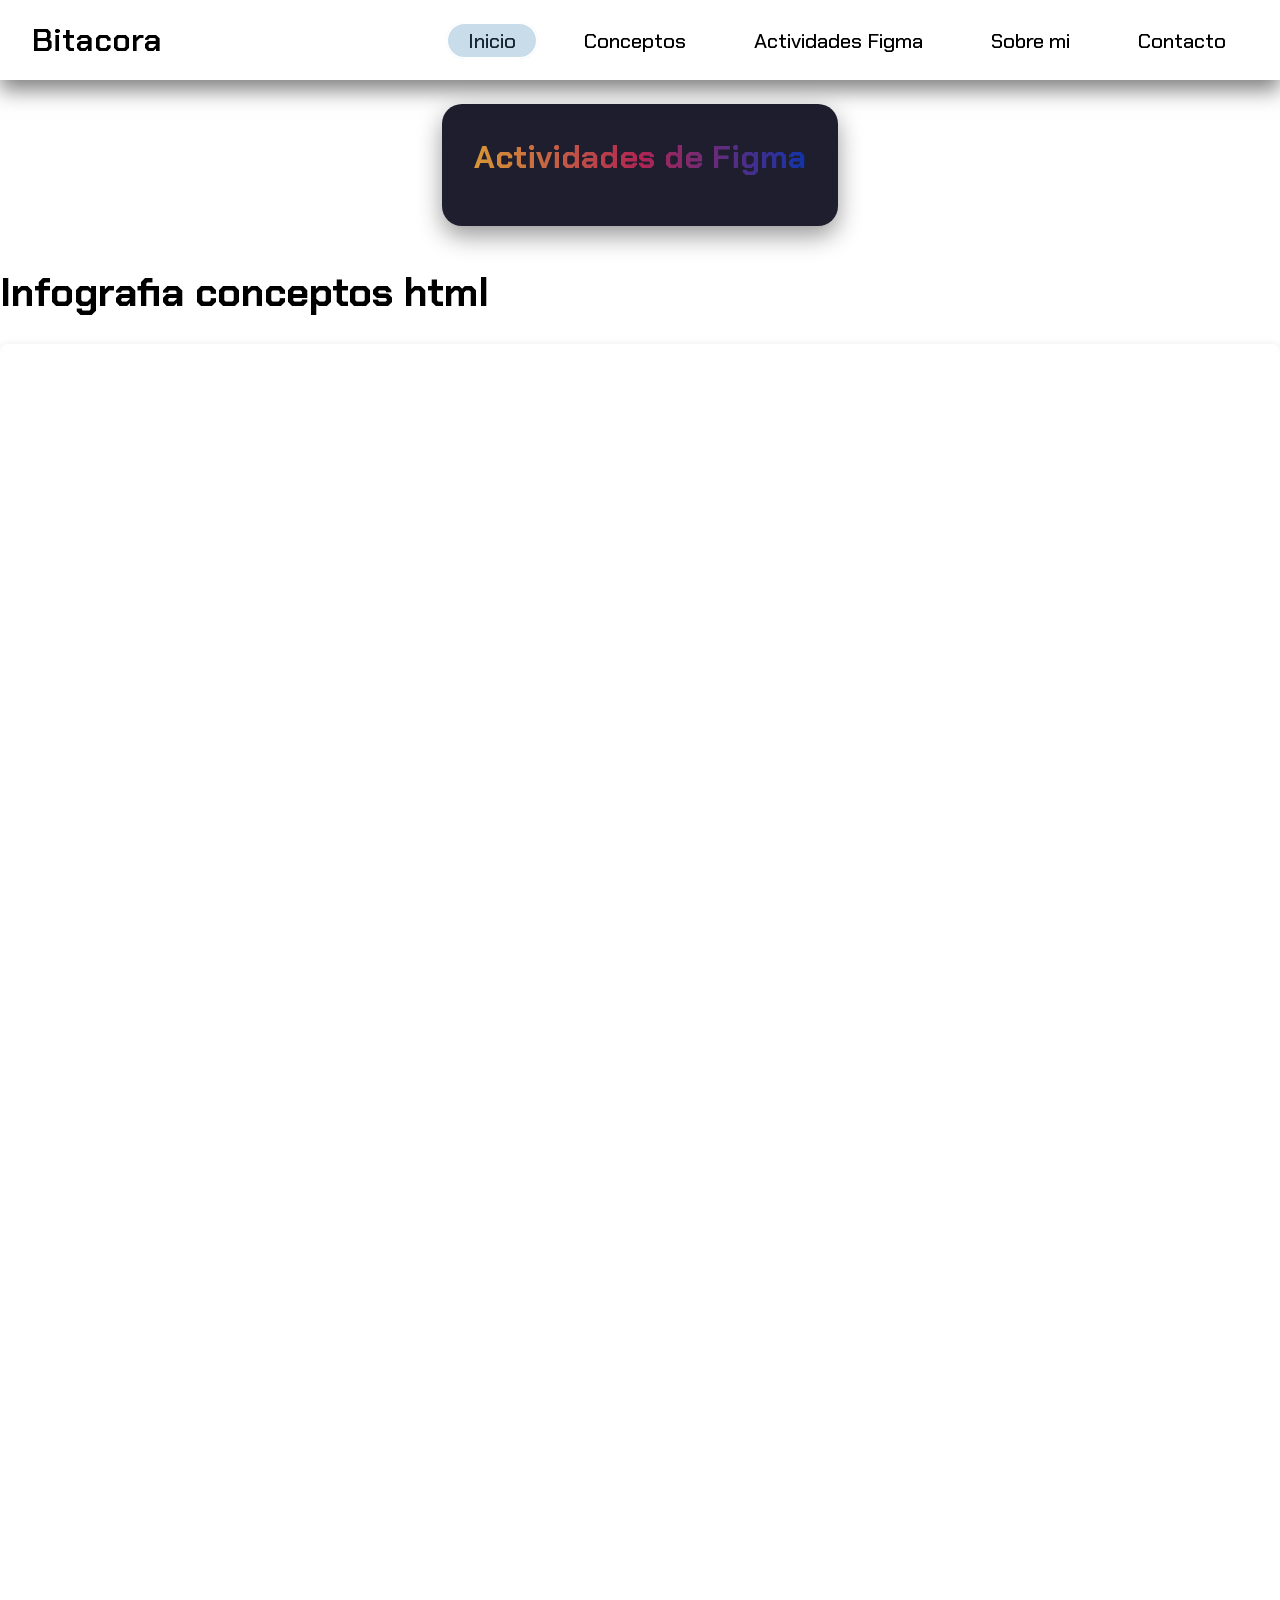
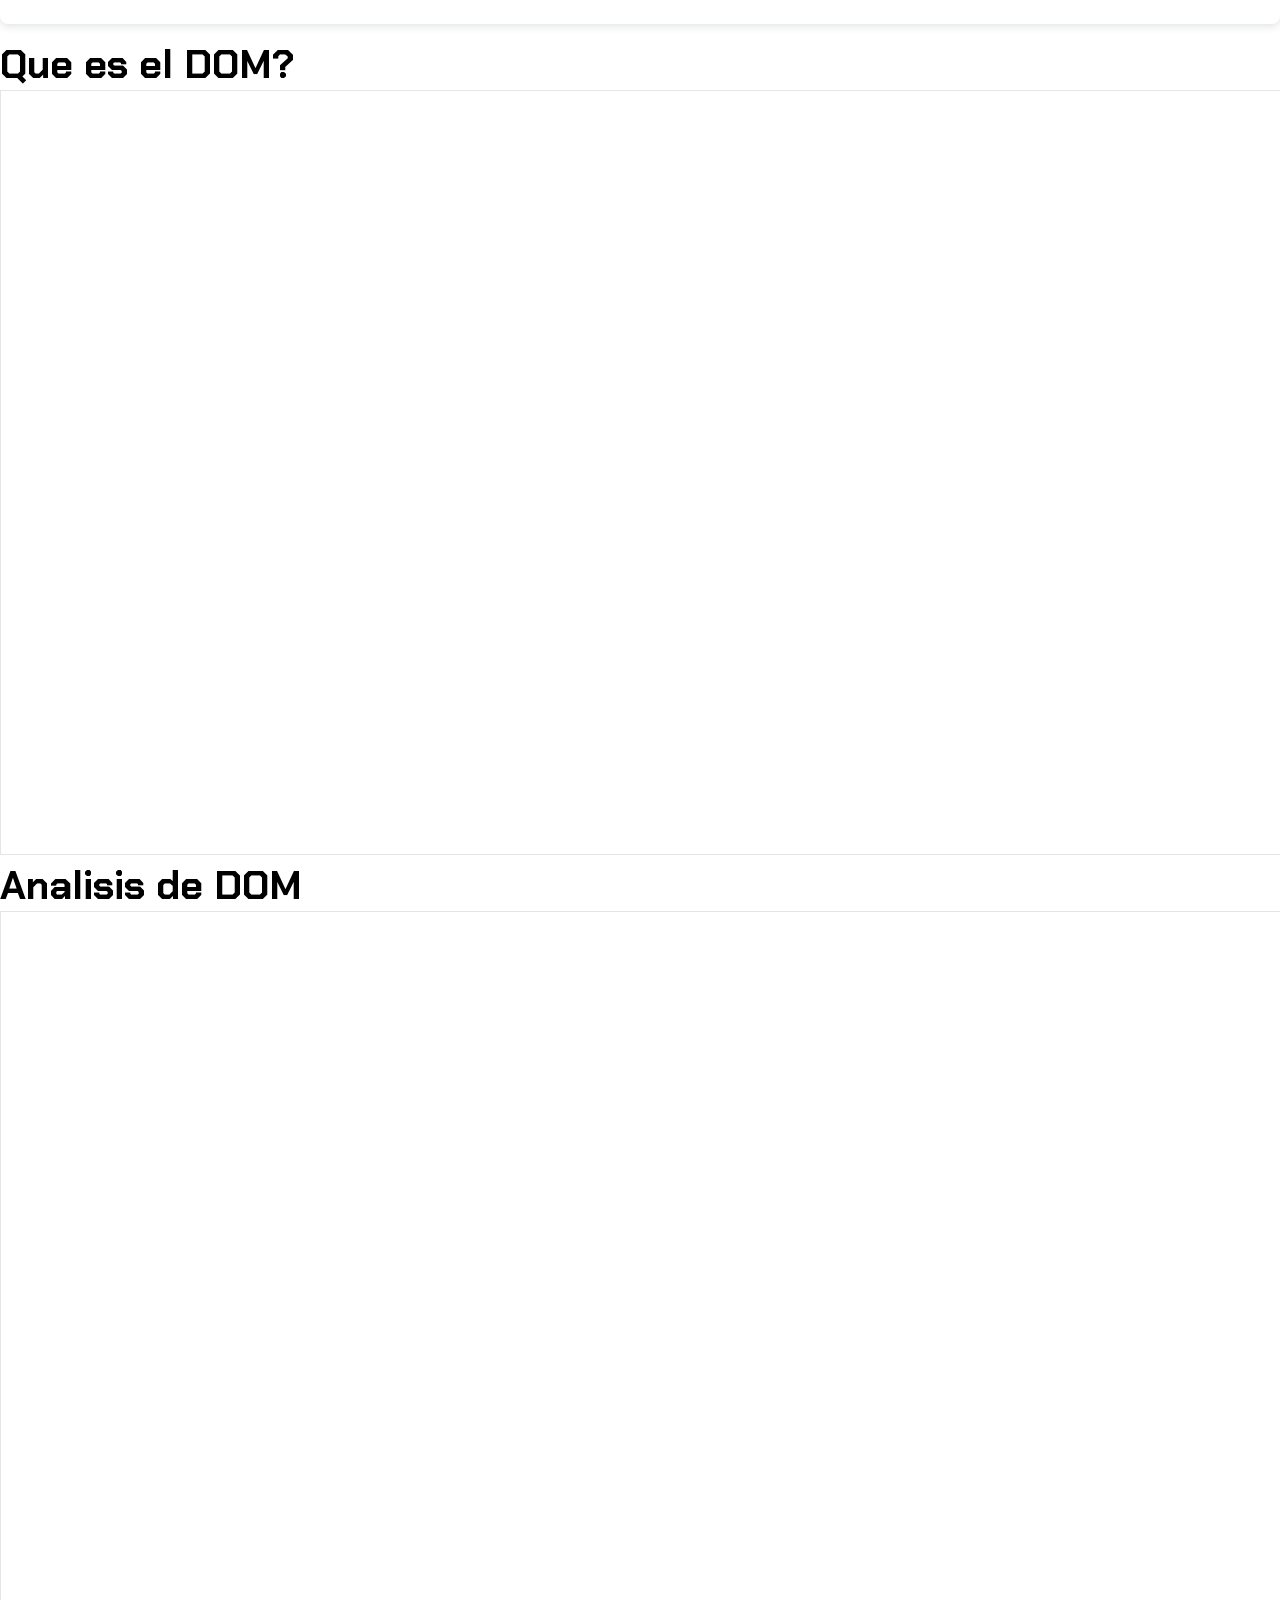
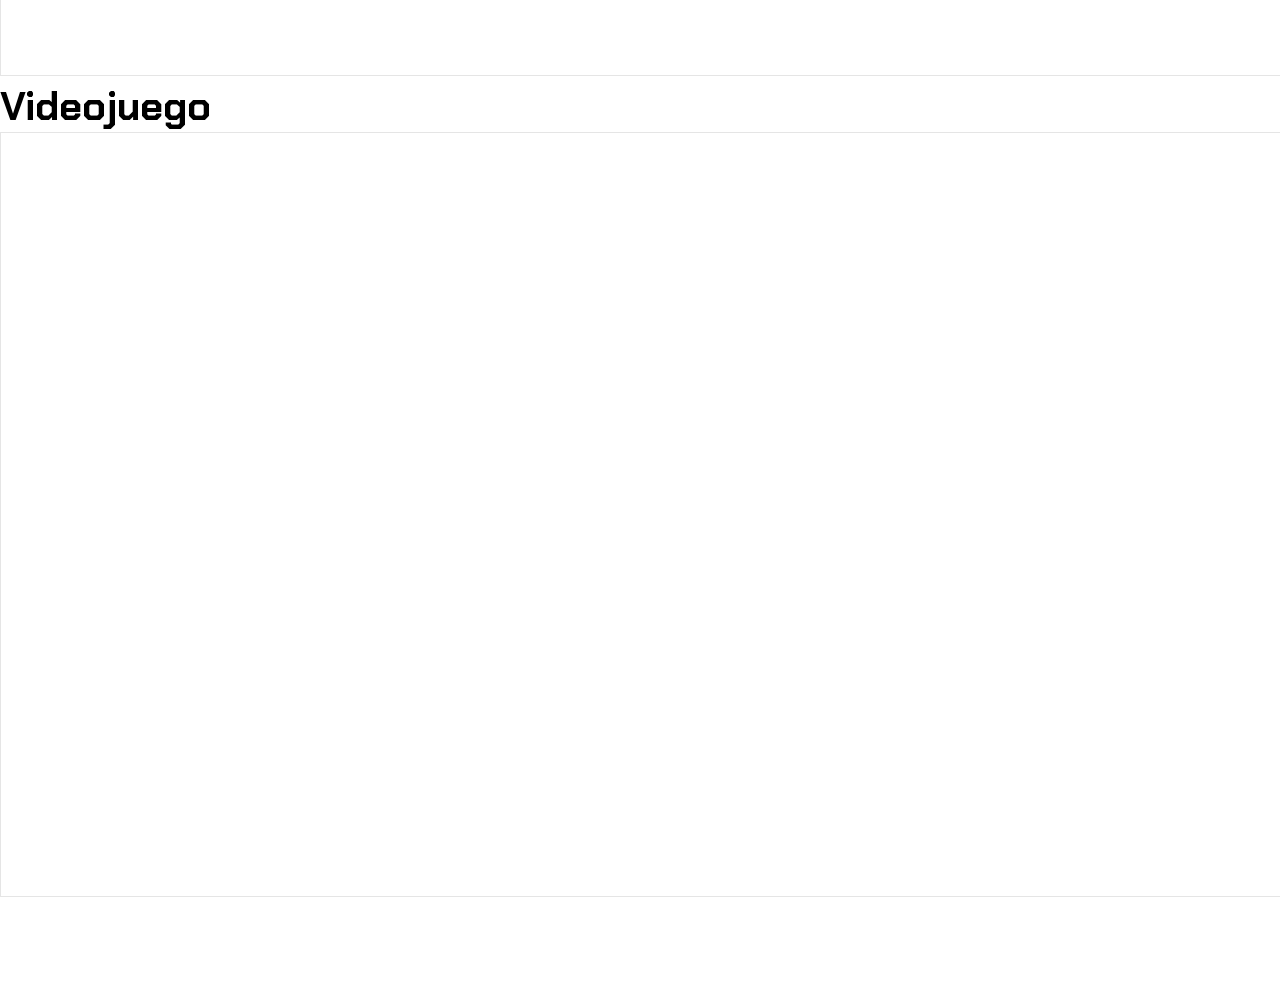
==== ActFig.html @ 2464ddab "Add files via upload" ====
<!DOCTYPE html>
<html lang="es">
<head>
    <meta charset="UTF-8">
    <meta name="viewport" content="width=device-width, initial-scale=1.0">
    <title>Bitacora</title>
    <link rel="stylesheet" href="style.css">
</head>
<body>
        <nav class="navbar">
        <div class="navbar-container">
            <a href="index.html" class="navbar-logo">Bitacora</a>
            <button class="navbar-toggle">
                <span class="bar"></span>
                <span class="bar"></span>
                <span class="bar"></span>
            </button>
            <ul class="navbar-menu">
                <li><a href="index.html" class="active">Inicio</a></li>
                <li><a href="#conceptos">Conceptos</a></li>
                <li><a href="#ActFig.html">Actividades Figma</a></li>
                <li><a href="#">Sobre mi</a></li>
                <li><a href="#">Contacto</a></li>
            </ul>
        </div>
    </nav>
    <section>
            <div class="banner">
                <h1>Actividades de Figma</h1>
            </div>
        </section>

    <a href="https:&#x2F;&#x2F;www.canva.com&#x2F;design&#x2F;DAGvUtxUDEE&#x2F;mTtrtmPaxploXrOwEFDpcg&#x2F;view?utm_content=DAGvUtxUDEE&amp;utm_campaign=designshare&amp;utm_medium=embeds&amp;utm_source=link" target="_blank" rel="noopener">
        <h2>Infografia conceptos html</h2>
    </a>
    <div
        style="position: relative; width: 100%; height: 0; padding-top: 100.0000%;padding-bottom: 0; box-shadow: 0 2px 8px 0 rgba(63,69,81,0.16); margin-top: 1.6em; margin-bottom: 0.9em; overflow: hidden;border-radius: 8px; will-change: transform;">
        <iframe loading="lazy" style="position: absolute; width: 100%; height: 100%; top: 0; left: 0; border: none; padding: 0;margin: 0;"
        src="https://www.canva.com/design/DAGvUtxUDEE/mTtrtmPaxploXrOwEFDpcg/view?embed" allowfullscreen="allowfullscreen" allow="fullscreen">
        </iframe>
    </div>
    <h2>Que es el DOM?</h2>
    <div id="dom">
        <iframe style="border: 1px solid rgba(0, 0, 0, 0.1);"  src="https://embed.figma.com/board/bYPt8URv2BhQTd3rhzpmYb/DOM?node-id=0-1&embed-host=share" allowfullscreen></iframe>
    </div>

    <h2>Analisis de DOM</h2>
    <div id="analisis">
        <iframe style="border: 1px solid rgba(0, 0, 0, 0.1);"  src="https://embed.figma.com/board/laFGK6g4uo6EC8ICdcsqdG/Untitled?node-id=0-1&embed-host=share" allowfullscreen></iframe>
    </div>

        <h2>Videojuego</h2>
    <div id="dom">
        <iframe style="border: 1px solid rgb(0,0,0,0.1);"  src="https://embed.figma.com/board/xYv2lpSMlEe5dUG8kty83x/Diagrama-de-flujo?node-id=0-1&embed-host=share" allowfullscreen></iframe>
    </div>
</body>
</html>
---- style.css ----
@import url('https://fonts.googleapis.com/css2?family=Jost:ital,wght@0,100..900;1,100..900&display=swap');
@import url('https://fonts.googleapis.com/css2?family=Chakra+Petch:ital,wght@0,300;0,400;0,500;0,600;0,700;1,300;1,400;1,500;1,600;1,700&display=swap');




.navbar {
    display: flex;
    align-items: center;
    justify-content: center;
    height: 80px;
    margin-top: -80px;
    width: 100%;
    position: sticky;
    top: 0;
    background: transparent;
    box-shadow: 0 10px 20px rgba(0, 0, 0, 0.5);
    backdrop-filter: blur(10px);
    z-index: 999;
    
}

.navbar-container {
    display: flex;
    align-items: center;
    justify-content: space-between;
    width: 100%;
    padding: 0 2rem;
    max-width: 1600px;
}

.navbar-logo {
    font-size: 2rem;
    font-weight: 600;
    color: #000000;
    text-decoration: none;
    cursor: pointer;
    font-family: "Chakra Petch", sans-serif;
}

.navbar-container .navbar-menu {
    display: flex;
    text-align: center;
    gap: 1.5rem;
    list-style: none;
}

.navbar-container .navbar-menu li a {
    text-decoration: none;
    color: #000000;
    font-size: 1.3rem;
    font-weight: 500;
    padding: 3px 20px;
    border-radius: 20px;
    border: 2px solid transparent;
    transition: all 0.7s ease;
    white-space: nowrap;
    font-family: "Chakra Petch", sans-serif;
}

.navbar-container .navbar-menu li a:hover,
.navbar-container .navbar-menu li a.active {
    color: #162530;
    background: rgba(188, 212, 229, 0.8);
    border: 2px solid #fff;
}

.navbar-toggle {
    display: none;
    background: transparent;
    padding: 10px;
    border: none;
    cursor: pointer;
}

.bar {
    display: block;
    width: 25px;
    height: 3px;
    margin: 5px auto;
    background-color: #000000;
    transition: all 0.3s ease-in-out;
}

/* Responsive Styles */
@media (max-width: 880px) {
    .navbar {
        backdrop-filter: none;
    }

    .navbar-container .navbar-menu {
        display: none;
        flex-direction: column;
        align-items: flex-start;
        gap: 1.7rem !important;
        position: absolute;
        height: 100vh;
        width: 250px;
        top: 0;
        right: 0;
        padding: 5rem 1.5rem;
        box-shadow: 0 10px 10px rgba(0, 0, 0, 0.5);
        backdrop-filter: blur(10px);
    }

    .navbar-container .navbar-menu.active {
        display: flex;
    }

    .navbar-toggle {
        display: block;
        z-index: 999;
    }

    .navbar-toggle.active .bar:nth-child(2) {
        opacity: 0;
    }

    .navbar-toggle.active .bar:nth-child(1) {
        transform: translateY(8px) rotate(45deg);
    }

    .navbar-toggle.active .bar:nth-child(3) {
        transform: translateY(-8px) rotate(-45deg);
    }
}

@media (max-width: 480px) {
    .navbar-container {
        padding: 0 1rem;
    }

    .navbar-logo {
        font-size: 1.7rem;
    }

    .navbar-container .navbar-menu li a {
        font-size: 1.2rem;
        padding: 3px 15px;
    }
}




* {
	margin: 0;
	padding: 0;
	box-sizing: border-box;
}

ul {
	list-style: none;
}
a {
	text-decoration: none;
	color: inherit;
    font-family: "Chakra Petch", sans-serif;
}
section {
	display: flex;
	flex-direction: column;
	align-items: center;
	padding: 40px 100px;
}
@media (max-width: 1000px) {
	section {
		padding: 100px 50px;
	}
}
@media (max-width: 600px) {
	section {
		padding: 125px 30px;
	}
}
header {
	position: absolute;
	top: 0;
	left: 0;
	z-index: 10;
	width: 100%;
	display: flex;
	justify-content: space-between;
	align-items: center;
	color: #fff;
	padding: 35px 100px 0;
}
header a {
	text-transform: capitalize;
	font-weight: 900;
}
header h2 {
	text-transform: uppercase;
}
header .nav {
	display: flex;
}
header .nav li {
	margin: 0 15px;
}
header .nav li:first-child {
	margin-left: 0;
}
header .nav li:last-child {
	margin-right: 0;
}
@media (max-width: 1000px) {
	header {
		padding: 20px 50px;
	}
}
@media (max-width: 700px) {
	header {
		flex-direction: column;
	}
	header h2 {
		margin-bottom: 15px;
	}
	header .nav li {
		margin: 0 7px;
	}
}
.box {
	position: relative;
	justify-content: center;
	min-height: 100vh;
	color: #fff;
	text-align: center;
    font-family: "Chakra Petch", sans-serif;
}
.box video {
	position: absolute;
	left: 0;
	top: 0;
	width: 100%;
	height: 100%;
	object-fit: cover;
	z-index: -1;
}
.box h1 {
	margin-bottom: 15px;
	font-size: 65px;
	text-transform: uppercase;
	text-shadow: 0 2px 2px rgba(0, 0, 0, 0.5);
}
.box h3 {
	margin-bottom: 40px;
	font-size: 25px;
    color: #fff;
    
}
.box a.boxBtn {
	padding: 15px 35px;
	background: transparent;
	border-radius: 50px;
	color: #fff;
	text-transform: uppercase;
	border: 4px solid #fff;
	transition: all .5s;
    font-family: "Chakra Petch", sans-serif;
    text-shadow: 0 2px 2px rgba(0, 0, 0, 0.5);
}
.box a.boxBtn:hover {
	background: #fff;
	color: #000;
}
@media (max-width: 800px) {
	.box {
		min-height: 600px;
	}
	.box h1 {
		font-size: 32px;
	}
	.box h3 {
		font-size: 20px;
	}
	.box a.boxBtn {
		padding: 15px 40px;
	}
}




h2{
    font-family: "Chakra Petch", sans-serif;
    font-size: 40px;
    color: #000;
}
h3{
    font-family: "Chakra Petch", sans-serif;
    color: #000;
}

li{
    font-family: "Chakra Petch", sans-serif;
    color: #000;
}
.contenedor{
    background: #1e1e2f;
    padding: 2rem;
    border-radius: 20px;
    box-shadow: 0 10px 25px rgba(0, 0, 0, 0.4);
    max-width: auto;
    text-align: center;
    transition: transform 0.3s ease, box-shadow 0.3s ease;
}
.contenedor:hover {
  transform: translateY(-8px);
  box-shadow: 0 15px 35px rgba(0, 0, 0, 0.6);
}
.contenedor h1 {
  font-size: 2rem;
  margin-bottom: 1rem;
  background: linear-gradient(90deg, #d89735, #af2553, #1134aa);
  background-clip: text;
  -webkit-text-fill-color: transparent;
  font-family: "Chakra Petch", sans-serif;
}
.contenedor h2 {
  font-size: 1rem;
  margin-bottom: 1rem;
  background: linear-gradient(90deg, #ffffff, #1fcece,#8f25af );
  background-clip: text;
  -webkit-text-fill-color: transparent;
  font-family: "Chakra Petch", sans-serif;
}
.contenedor p {
  font-size: 1rem;
  line-height: 1.6;
  color: #e0e0e0;
  margin-bottom: 2rem;
  font-family: "Chakra Petch", sans-serif;
}
.contenedor li {
  font-size: 1rem;
  line-height: 1.6;
  color: #e0e0e0;
  margin-bottom: 2rem;
  font-family: "Chakra Petch", sans-serif;
}
.banner{
    background: #1e1e2f;
    padding: 2rem;
    border-radius: 20px;
    box-shadow: 0 10px 25px rgba(0, 0, 0, 0.4);
    max-width: auto;
    text-align: center;
    transition: transform 0.3s ease, box-shadow 0.3s ease;
    margin-top: 4em;
}
.banner h1 {
  font-size: 2rem;
  margin-bottom: 1rem;
  background: linear-gradient(90deg, #d89735, #af2553, #1134aa);
  background-clip: text;
  -webkit-text-fill-color: transparent;
  font-family: "Chakra Petch", sans-serif;
}
.mosaic {
    display: flex;
    flex-wrap: wrap;
    gap: 10px;
    justify-content: center;
    margin: 40px auto;
    max-width: 800px;
}

.mosaic img {
    flex: 1 1 30%;
    max-width: 32%;
    aspect-ratio: 1/1;
    object-fit: cover;
    border-radius: 8px;
    box-shadow: 0 2px 8px rgba(0,0,0,0.08);
    transition: transform 0.2s;
}

.mosaic img:hover {
    transform: scale(1.05);
}
iframe{
    width: 200vh;
    height: 85vh;
}
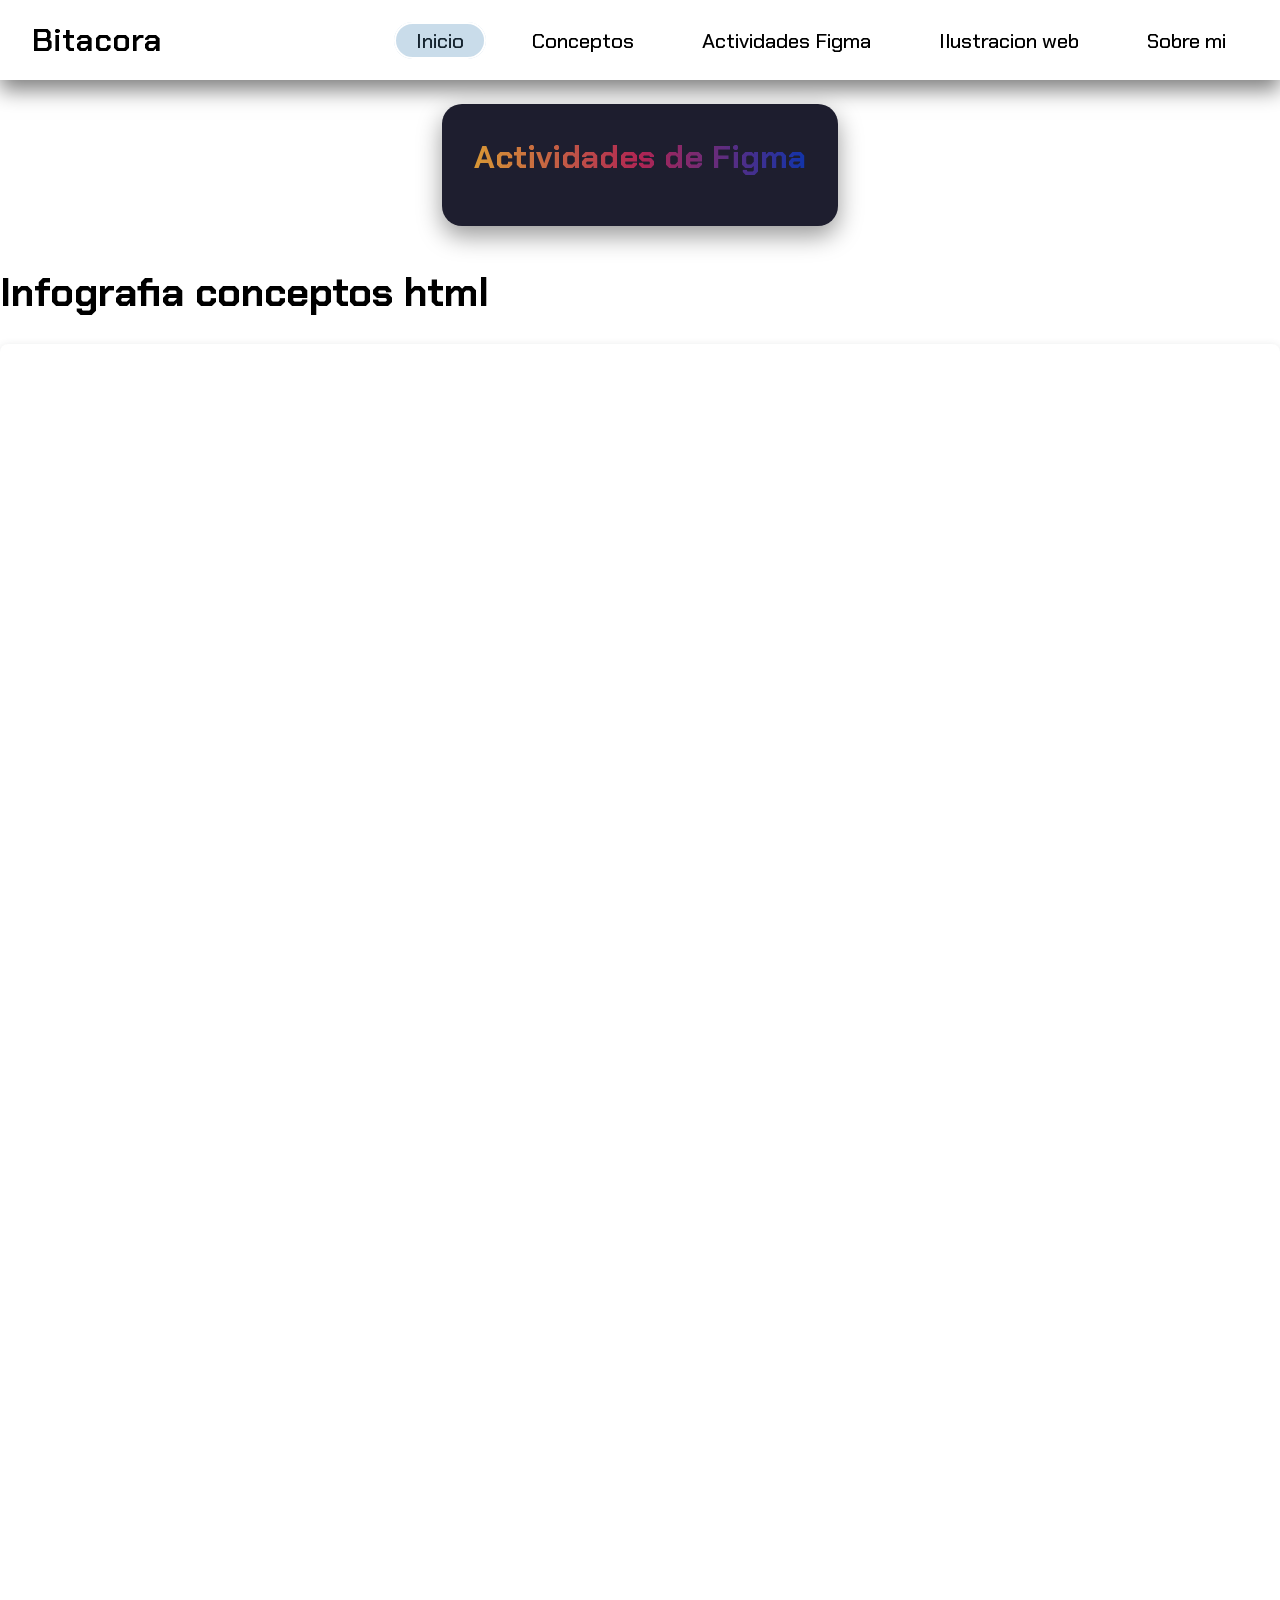
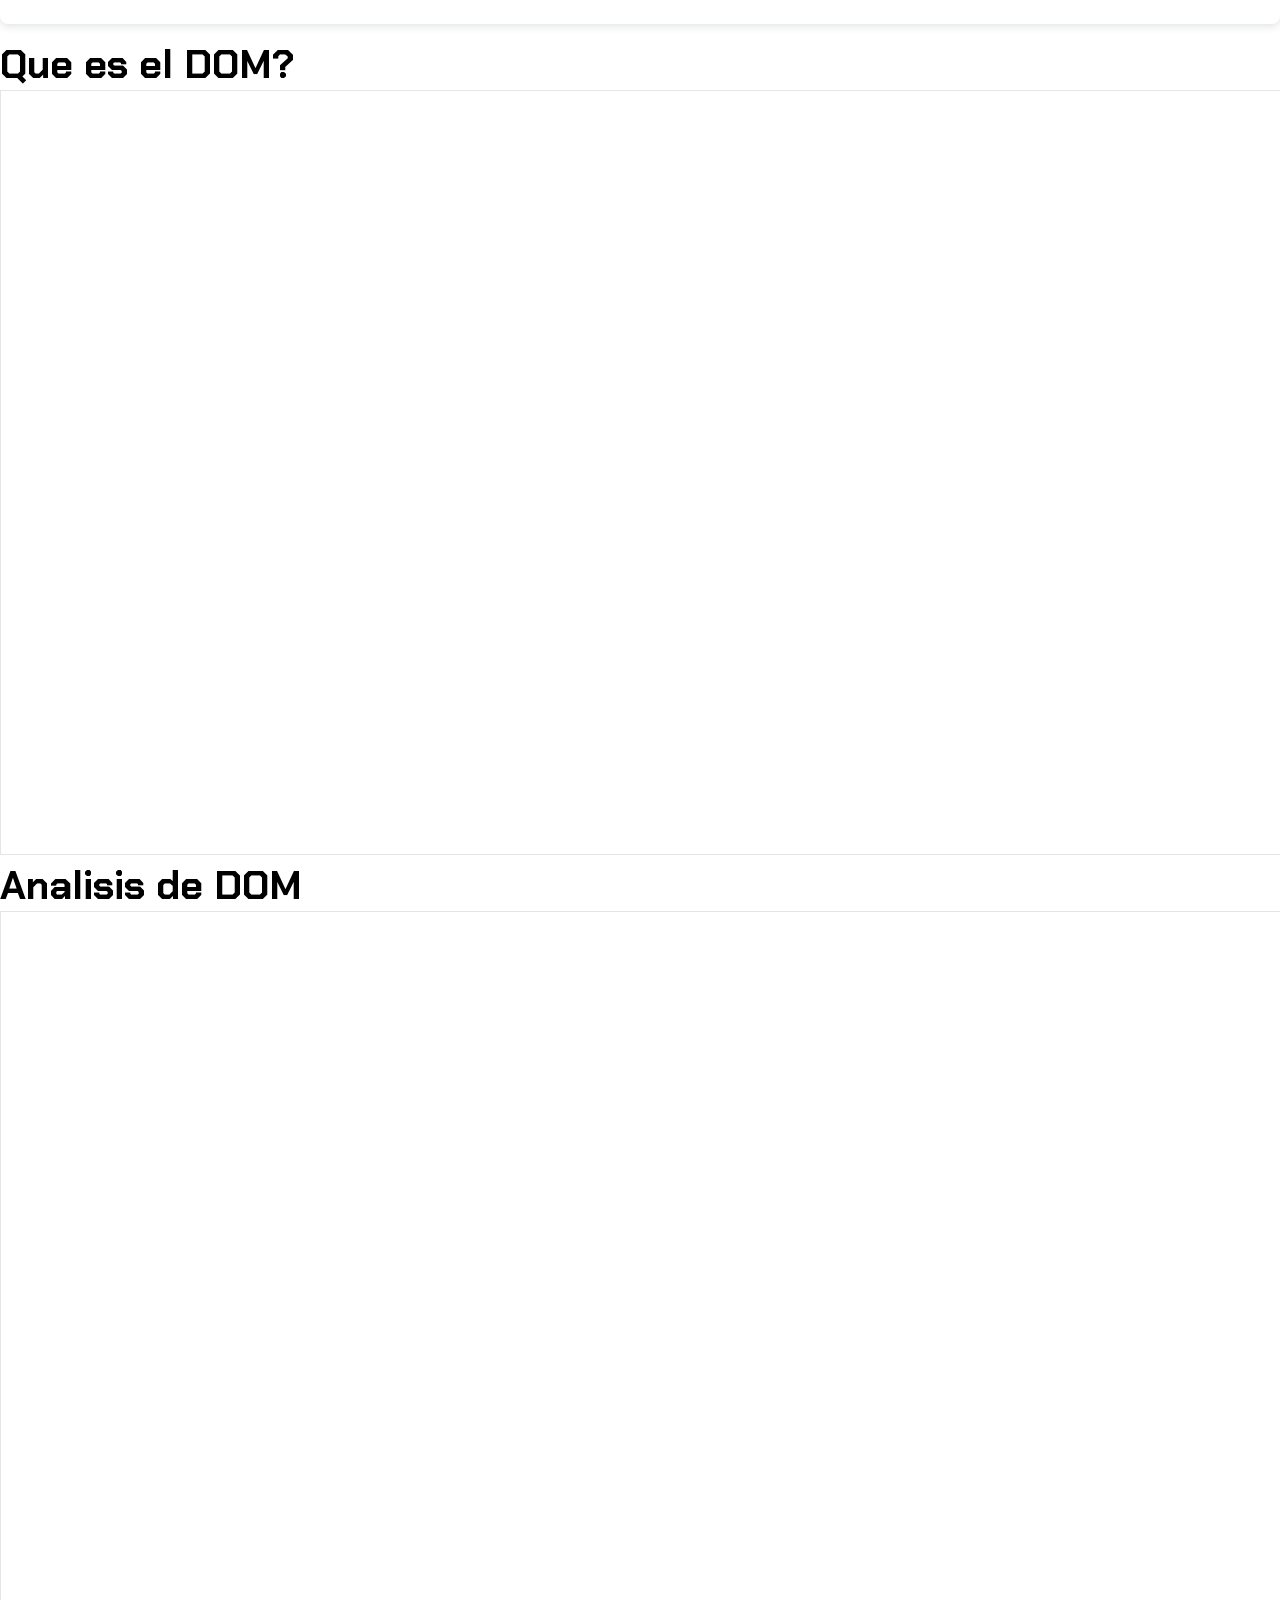
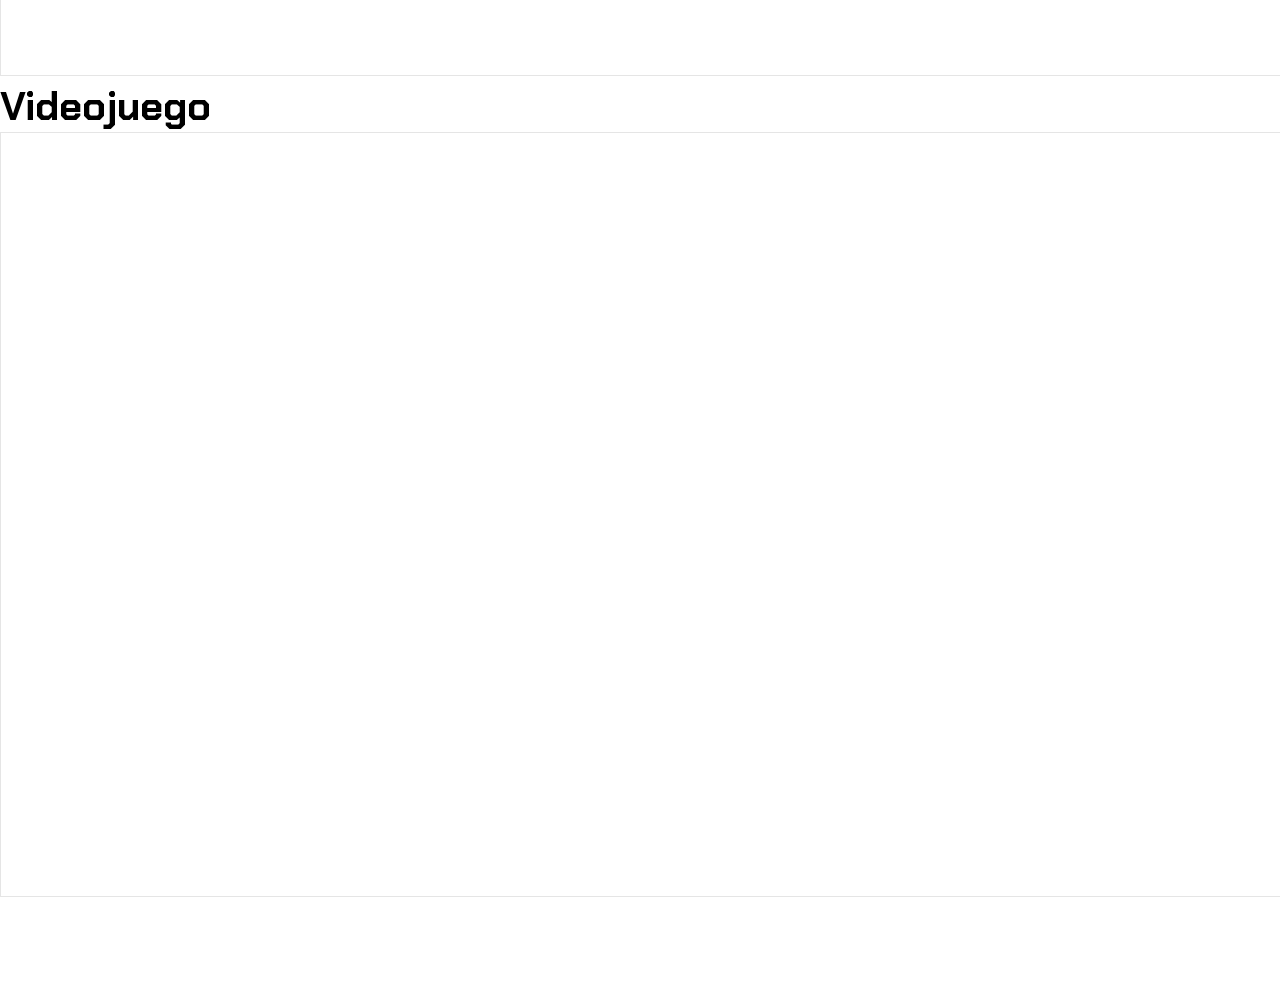
==== commit 860dbda5: "Add files via upload" ====
--- a/ActFig.html
+++ b/ActFig.html
@@ -19,8 +19,8 @@
                 <li><a href="index.html" class="active">Inicio</a></li>
                 <li><a href="#conceptos">Conceptos</a></li>
                 <li><a href="#ActFig.html">Actividades Figma</a></li>
+                <li><a href="ilust.html">Ilustracion web</a></li>
                 <li><a href="#">Sobre mi</a></li>
-                <li><a href="#">Contacto</a></li>
             </ul>
         </div>
     </nav>
--- a/style.css
+++ b/style.css
@@ -383,3 +383,76 @@
     width: 200vh;
     height: 85vh;
 }
+/* Responsive Styles ilustracion web */
+@media (min-width: 1025px) {
+    .personaje {
+        width: 150vw;
+        max-width: 1000px;
+        min-width: 100px;
+    }
+    .edificios {
+        width: 70vw;
+        height: 60rem;
+    }
+}
+@media (max-width: 1024px){
+    .personaje {
+        width: 70vw;
+        max-width: 500px;
+        min-width: 200px;
+    }
+    .edificios {
+        width: 100vw;
+        height: 50rem;
+    }
+}
+@media (max-width: 768px){
+    .personaje {
+        width: 80vw;
+        max-width: 500px;
+        min-width: 250px;
+    }
+    .edificios {
+        width: 100vw;
+        height: 40rem;
+    }
+}
+body {
+    overflow-x: hidden;
+    overflow-y: auto;
+    min-height: 100vh;
+    font-family: Arial, Helvetica, sans-serif;
+}
+.fondo{
+    position: absolute;
+    width: 100%;
+    height: 100%;
+    top: 0;
+    left: 0;
+    z-index: 0;
+}
+.sol{
+    position: absolute;
+    width: 100%;
+    height: 100%;
+    object-fit: cover;
+    bottom: 0;
+    z-index: 1;
+}
+.edificios{
+    position: absolute;
+    width: 100%;
+    height: 20rem;
+    bottom: 0;
+    z-index: 2;
+}
+.personaje{
+    position: absolute;
+    width: 90vw;
+    max-width: 700px;
+    min-width: 100px;
+    left: 50%;
+    bottom: 0;
+    transform: translate(-50%, 0);
+    z-index: 3;
+}
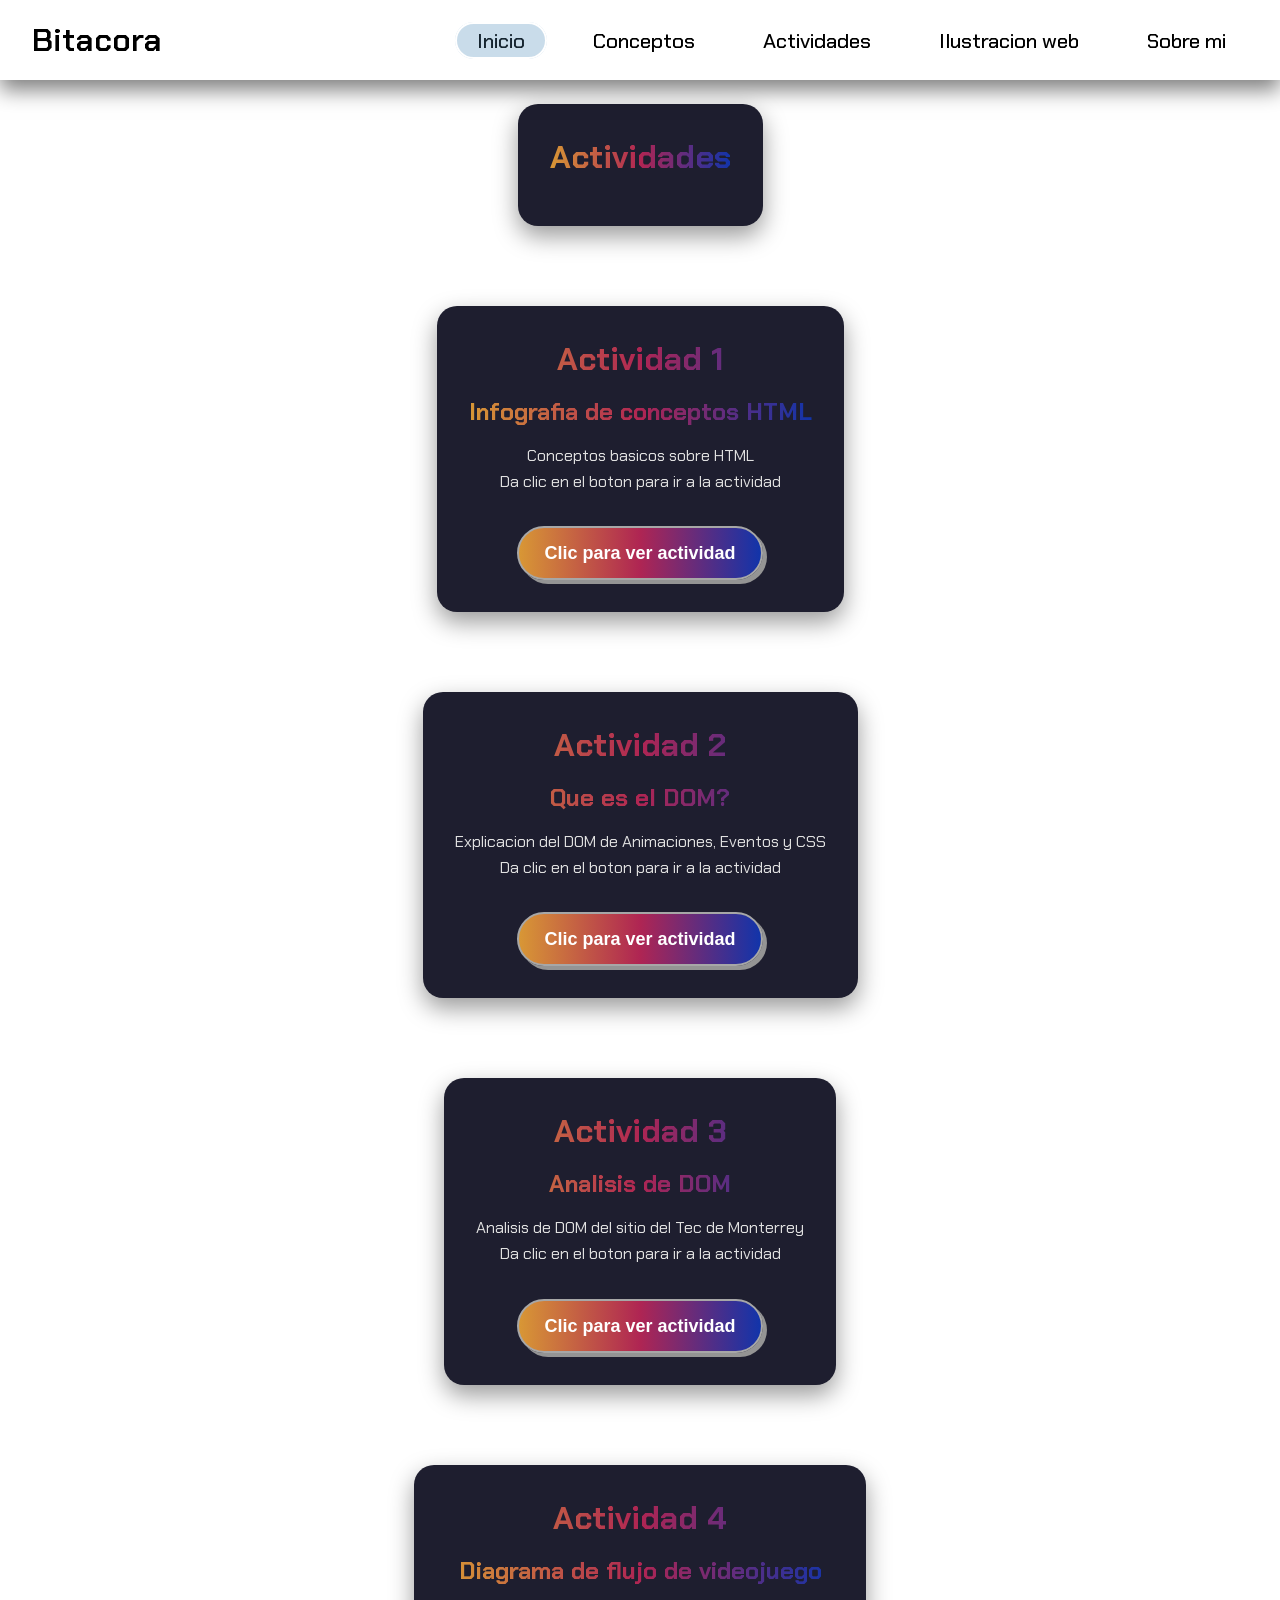
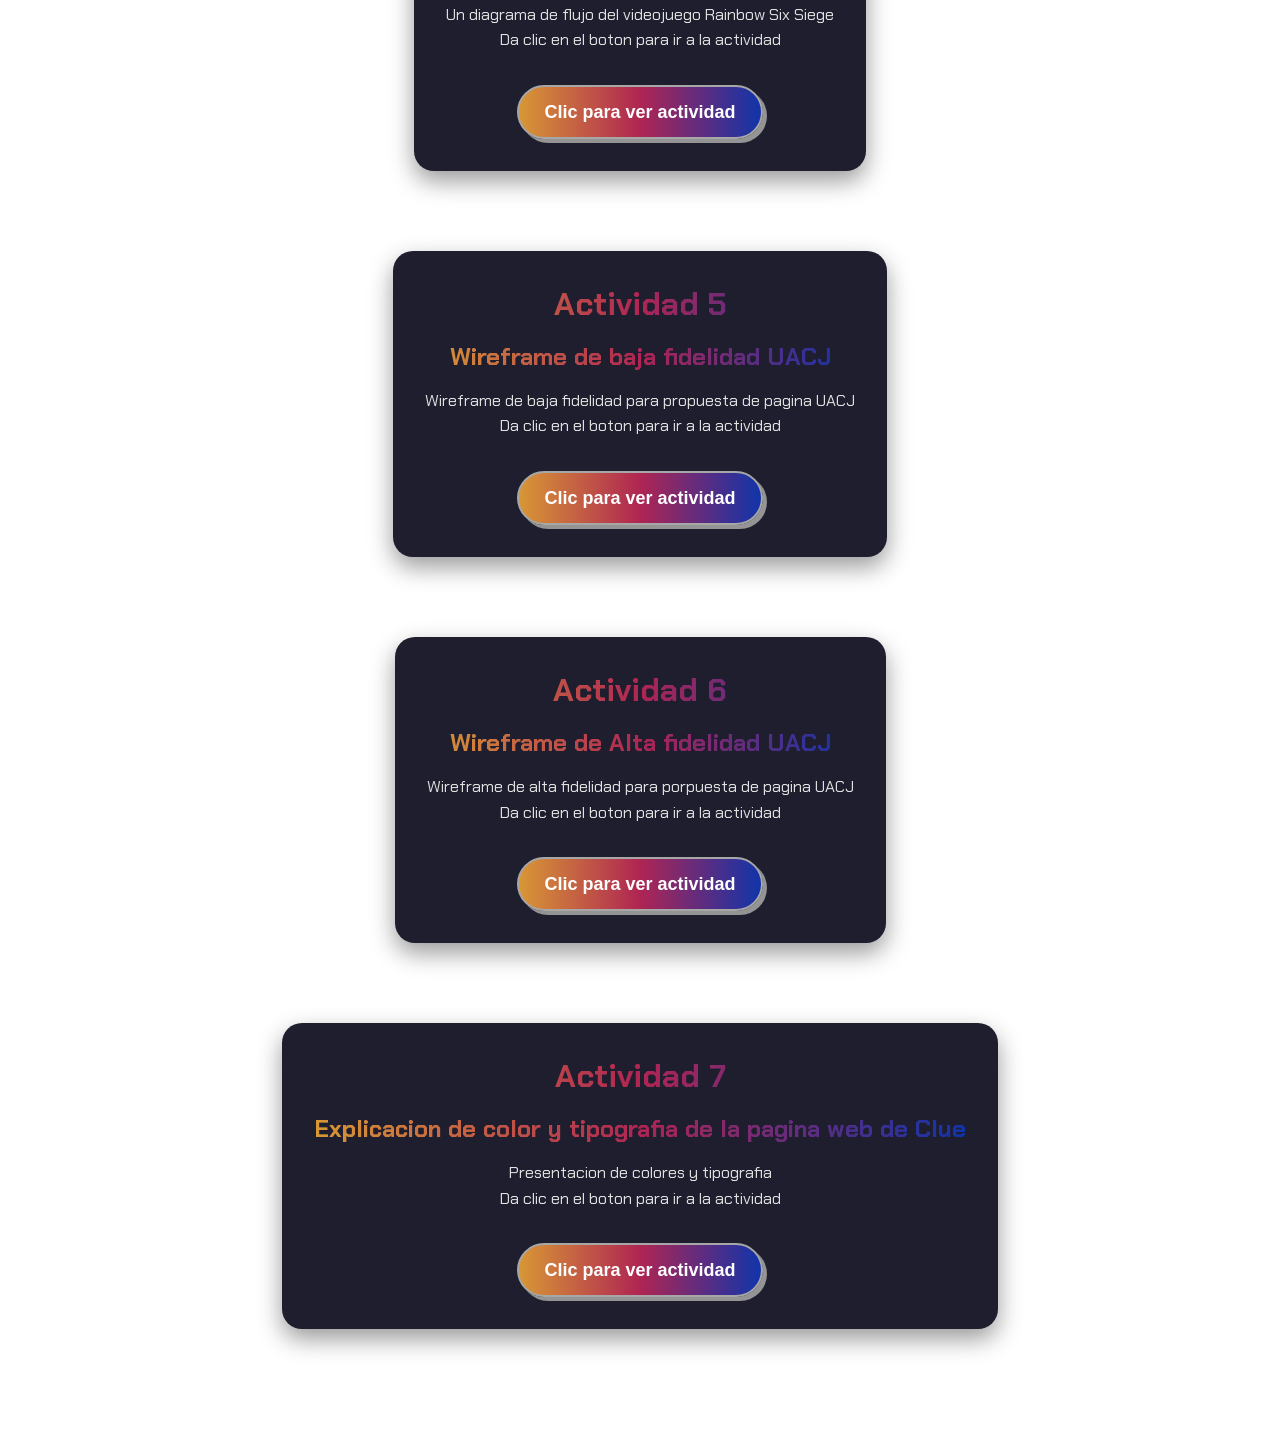
==== commit 1ac6897f: "Add files via upload" ====
--- a/ActFig.html
+++ b/ActFig.html
@@ -5,6 +5,7 @@
     <meta name="viewport" content="width=device-width, initial-scale=1.0">
     <title>Bitacora</title>
     <link rel="stylesheet" href="style.css">
+    <link rel="icon" type="image/png" href="img/logo.png">
 </head>
 <body>
         <nav class="navbar">
@@ -18,7 +19,7 @@
             <ul class="navbar-menu">
                 <li><a href="index.html" class="active">Inicio</a></li>
                 <li><a href="#conceptos">Conceptos</a></li>
-                <li><a href="#ActFig.html">Actividades Figma</a></li>
+                <li><a href="#ActFig.html">Actividades</a></li>
                 <li><a href="ilust.html">Ilustracion web</a></li>
                 <li><a href="#">Sobre mi</a></li>
             </ul>
@@ -26,32 +27,81 @@
     </nav>
     <section>
             <div class="banner">
-                <h1>Actividades de Figma</h1>
+                <h1>Actividades</h1>
             </div>
-        </section>
+    </section>
 
-    <a href="https:&#x2F;&#x2F;www.canva.com&#x2F;design&#x2F;DAGvUtxUDEE&#x2F;mTtrtmPaxploXrOwEFDpcg&#x2F;view?utm_content=DAGvUtxUDEE&amp;utm_campaign=designshare&amp;utm_medium=embeds&amp;utm_source=link" target="_blank" rel="noopener">
-        <h2>Infografia conceptos html</h2>
-    </a>
-    <div
-        style="position: relative; width: 100%; height: 0; padding-top: 100.0000%;padding-bottom: 0; box-shadow: 0 2px 8px 0 rgba(63,69,81,0.16); margin-top: 1.6em; margin-bottom: 0.9em; overflow: hidden;border-radius: 8px; will-change: transform;">
-        <iframe loading="lazy" style="position: absolute; width: 100%; height: 100%; top: 0; left: 0; border: none; padding: 0;margin: 0;"
-        src="https://www.canva.com/design/DAGvUtxUDEE/mTtrtmPaxploXrOwEFDpcg/view?embed" allowfullscreen="allowfullscreen" allow="fullscreen">
-        </iframe>
-    </div>
-    <h2>Que es el DOM?</h2>
-    <div id="dom">
-        <iframe style="border: 1px solid rgba(0, 0, 0, 0.1);"  src="https://embed.figma.com/board/bYPt8URv2BhQTd3rhzpmYb/DOM?node-id=0-1&embed-host=share" allowfullscreen></iframe>
-    </div>
-
-    <h2>Analisis de DOM</h2>
-    <div id="analisis">
-        <iframe style="border: 1px solid rgba(0, 0, 0, 0.1);"  src="https://embed.figma.com/board/laFGK6g4uo6EC8ICdcsqdG/Untitled?node-id=0-1&embed-host=share" allowfullscreen></iframe>
-    </div>
-
-        <h2>Videojuego</h2>
-    <div id="dom">
-        <iframe style="border: 1px solid rgb(0,0,0,0.1);"  src="https://embed.figma.com/board/xYv2lpSMlEe5dUG8kty83x/Diagrama-de-flujo?node-id=0-1&embed-host=share" allowfullscreen></iframe>
-    </div>
+    <section>
+        <div class="contenedor">
+        <h1>Actividad 1</h1>
+        <h3>Infografia de conceptos HTML</h3>
+        <p>Conceptos basicos sobre HTML<br>
+            Da clic en el boton para ir a la actividad 
+        </p>
+        <button class="button-74" role="button" onclick="location.href='https://www.canva.com/design/DAGvUtxUDEE/mTtrtmPaxploXrOwEFDpcg/view?utm_content=DAGvUtxUDEE&utm_campaign=designshare&utm_medium=link2&utm_source=uniquelinks&utlId=h15edd364c9'">Clic para ver actividad</button>
+        </div>
+    </section>
+    <section>
+        <div class="contenedor">
+        <h1>Actividad 2</h1>
+        <h3>Que es el DOM?</h3>
+        <p>Explicacion del DOM de Animaciones, Eventos y CSS<br>
+            Da clic en el boton para ir a la actividad 
+        </p>
+        <button class="button-74" role="button" onclick="location.href='https://www.figma.com/board/bYPt8URv2BhQTd3rhzpmYb/DOM?node-id=0-1&t=AWRE9N4IslQb6qho-1'">Clic para ver actividad</button>
+        </div>
+    </section>
+    <section>
+        <div class="contenedor">
+        <h1>Actividad 3</h1>
+        <h3>Analisis de DOM</h3>
+        <p>Analisis de DOM del sitio del Tec de Monterrey<br>
+            Da clic en el boton para ir a la actividad 
+        </p>
+        <button class="button-74" role="button" onclick="location.href='https://www.figma.com/board/laFGK6g4uo6EC8ICdcsqdG/Untitled?node-id=0-1&t=7g5vLres6KFLmEt1-1'">Clic para ver actividad</button>
+        </div>
+    </section>
+    <section>
+        <div class="contenedor">
+        <h1>Actividad 4</h1>
+        <h3>Diagrama de flujo de videojuego</h3>
+        <p>Un diagrama de flujo del videojuego Rainbow Six Siege<br>
+            Da clic en el boton para ir a la actividad 
+        </p>
+        <button class="button-74" role="button" onclick="location.href='https://www.figma.com/board/xYv2lpSMlEe5dUG8kty83x/Diagrama-de-flujo?node-id=0-1&t=LgnGAzXIn4QmNaW1-1'">Clic para ver actividad</button>
+        </div>
+    </section>
+    <section>
+        <div class="contenedor">
+        <h1>Actividad 5</h1>
+        <h3>Wireframe de baja fidelidad UACJ</h3>
+        <p>Wireframe de baja fidelidad para propuesta de pagina UACJ<br>
+            Da clic en el boton para ir a la actividad 
+        </p>
+        <button class="button-74" role="button" onclick="location.href='https://www.figma.com/board/xYv2lpSMlEe5dUG8kty83x/Diagrama-de-flujo?node-id=0-1&t=LgnGAzXIn4QmNaW1-1'">Clic para ver actividad</button>
+        </div>
+    </section>
+    <section>
+        <div class="contenedor">
+        <h1>Actividad 6</h1>
+        <h3>Wireframe de Alta fidelidad UACJ</h3>
+        <p>Wireframe de alta fidelidad para porpuesta de pagina UACJ<br>
+            Da clic en el boton para ir a la actividad 
+        </p>
+        <button class="button-74" role="button" onclick="location.href='https://www.figma.com/board/xYv2lpSMlEe5dUG8kty83x/Diagrama-de-flujo?node-id=0-1&t=LgnGAzXIn4QmNaW1-1'">Clic para ver actividad</button>
+        </div>
+    </section>
+    <section>
+        <div class="contenedor">
+        <h1>Actividad 7</h1>
+        <h3>Explicacion de color y tipografia de la pagina web de Clue</h3>
+        <p>Presentacion de colores y tipografia<br>
+            Da clic en el boton para ir a la actividad 
+        </p>
+        <button class="button-74" role="button" onclick="location.href='https://www.canva.com/design/DAG2WQC9RP0/ynHyW3bM4TFo8DCmRpFVrQ/view?utm_content=DAG2WQC9RP0&utm_campaign=designshare&utm_medium=link2&utm_source=uniquelinks&utlId=h5a8bdc868b'">Clic para ver actividad</button>
+        </div>
+    </section>
+    
 </body>
+<script src="script.js"></script>
 </html>
--- a/style.css
+++ b/style.css
@@ -325,6 +325,14 @@
   -webkit-text-fill-color: transparent;
   font-family: "Chakra Petch", sans-serif;
 }
+.contenedor h3 {
+  font-size: 1.5rem;
+  margin-bottom: 1rem;
+  background: linear-gradient(90deg, #d89735, #af2553, #1134aa);
+  background-clip: text;
+  -webkit-text-fill-color: transparent;
+  font-family: "Chakra Petch", sans-serif;
+}
 .contenedor p {
   font-size: 1rem;
   line-height: 1.6;
@@ -357,6 +365,7 @@
   -webkit-text-fill-color: transparent;
   font-family: "Chakra Petch", sans-serif;
 }
+
 .mosaic {
     display: flex;
     flex-wrap: wrap;
@@ -385,34 +394,34 @@
 }
 /* Responsive Styles ilustracion web */
 @media (min-width: 1025px) {
-    .personaje {
+    #personaje {
         width: 150vw;
         max-width: 1000px;
         min-width: 100px;
     }
-    .edificios {
+    #edificios {
         width: 70vw;
         height: 60rem;
     }
 }
 @media (max-width: 1024px){
-    .personaje {
+    #personaje {
         width: 70vw;
         max-width: 500px;
         min-width: 200px;
     }
-    .edificios {
+    #edificios {
         width: 100vw;
         height: 50rem;
     }
 }
 @media (max-width: 768px){
-    .personaje {
+    #personaje {
         width: 80vw;
         max-width: 500px;
         min-width: 250px;
     }
-    .edificios {
+    #edificios {
         width: 100vw;
         height: 40rem;
     }
@@ -423,15 +432,19 @@
     min-height: 100vh;
     font-family: Arial, Helvetica, sans-serif;
 }
-.fondo{
+#fondo{
     position: absolute;
+    z-index: 0;
+    background-image: url('img/fondo.png');
+    top: 100;
+    left: 0;
     width: 100%;
-    height: 100%;
-    top: 0;
-    left: 0;
-    z-index: 0;
-}
-.sol{
+    height: 150%;
+    background-size: cover;
+    background-position: center;
+    background-repeat: no-repeat;
+}
+#sol{
     position: absolute;
     width: 100%;
     height: 100%;
@@ -439,20 +452,73 @@
     bottom: 0;
     z-index: 1;
 }
-.edificios{
+#edificios{
     position: absolute;
     width: 100%;
     height: 20rem;
     bottom: 0;
     z-index: 2;
 }
-.personaje{
+#personaje{
     position: absolute;
     width: 90vw;
     max-width: 700px;
     min-width: 100px;
-    left: 50%;
+    left: 35%;
     bottom: 0;
-    transform: translate(-50%, 0);
+    
     z-index: 3;
+}
+#parallax-container {
+    position: relative;
+    height: 100vh;
+    overflow: hidden;
+}
+.contenido {
+    padding: 50px 20px;
+    background-color: #FFC440;
+    text-align: center;
+    min-height: 500px;
+}
+
+
+
+/* CSS */
+.button-74 {
+  background:linear-gradient(90deg, #d89735, #af2553, #1134aa);
+  border: 2px solid #a7a7a7;
+  border-radius: 30px;
+  box-shadow: #949494 4px 4px 0 0;
+  
+  color: #ffffff;
+  cursor: pointer;
+  display: inline-block;
+  font-weight: 600;
+  font-size: 18px;
+  padding: 0 18px;
+  line-height: 50px;
+  text-align: center;
+  text-decoration: none;
+  user-select: none;
+  -webkit-user-select: none;
+  touch-action: manipulation;
+}
+
+.button-74:hover {
+  background: linear-gradient(90deg, #d89735, #af2553, #1134aa);
+
+  background-clip: text;
+  -webkit-text-fill-color: transparent;
+}
+
+.button-74:active {
+  box-shadow: #422800 2px 2px 0 0;
+  transform: translate(2px, 2px);
+}
+
+@media (min-width: 768px) {
+  .button-74 {
+    min-width: 120px;
+    padding: 0 25px;
+  }
 }
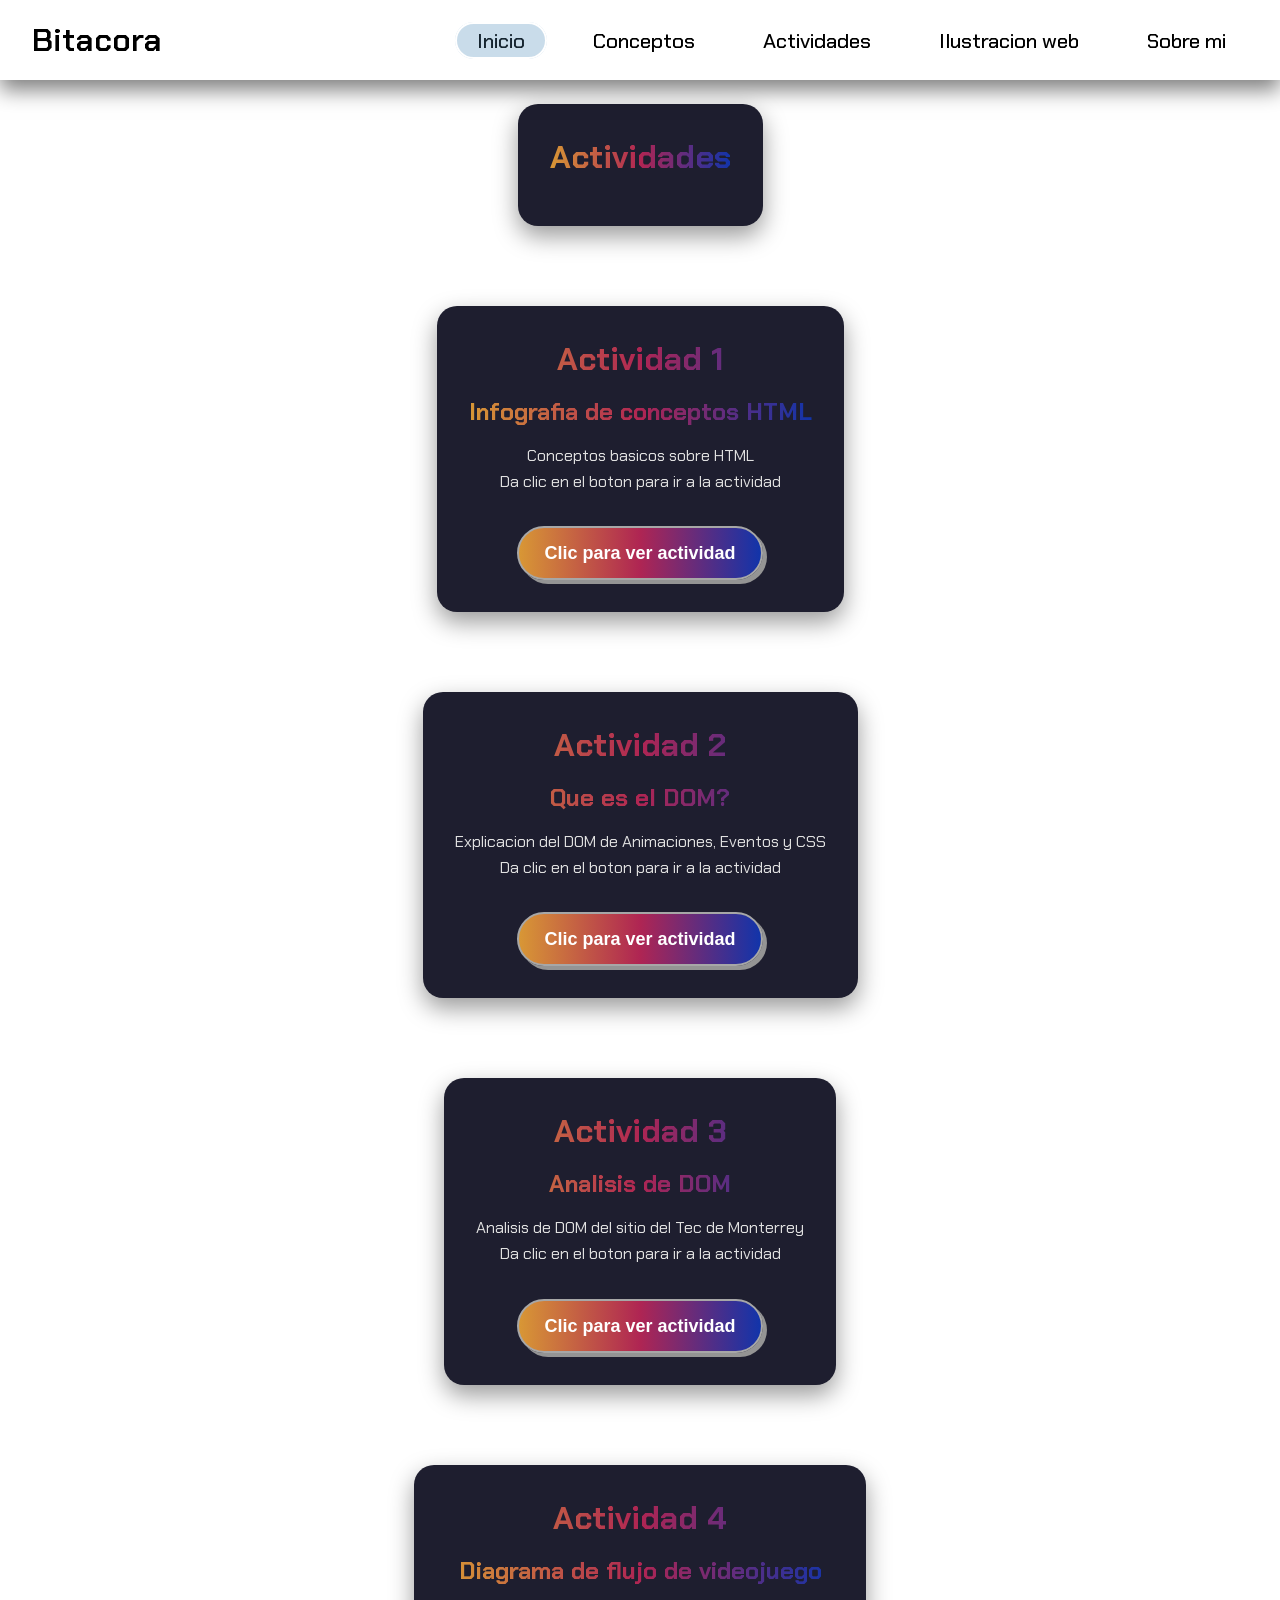
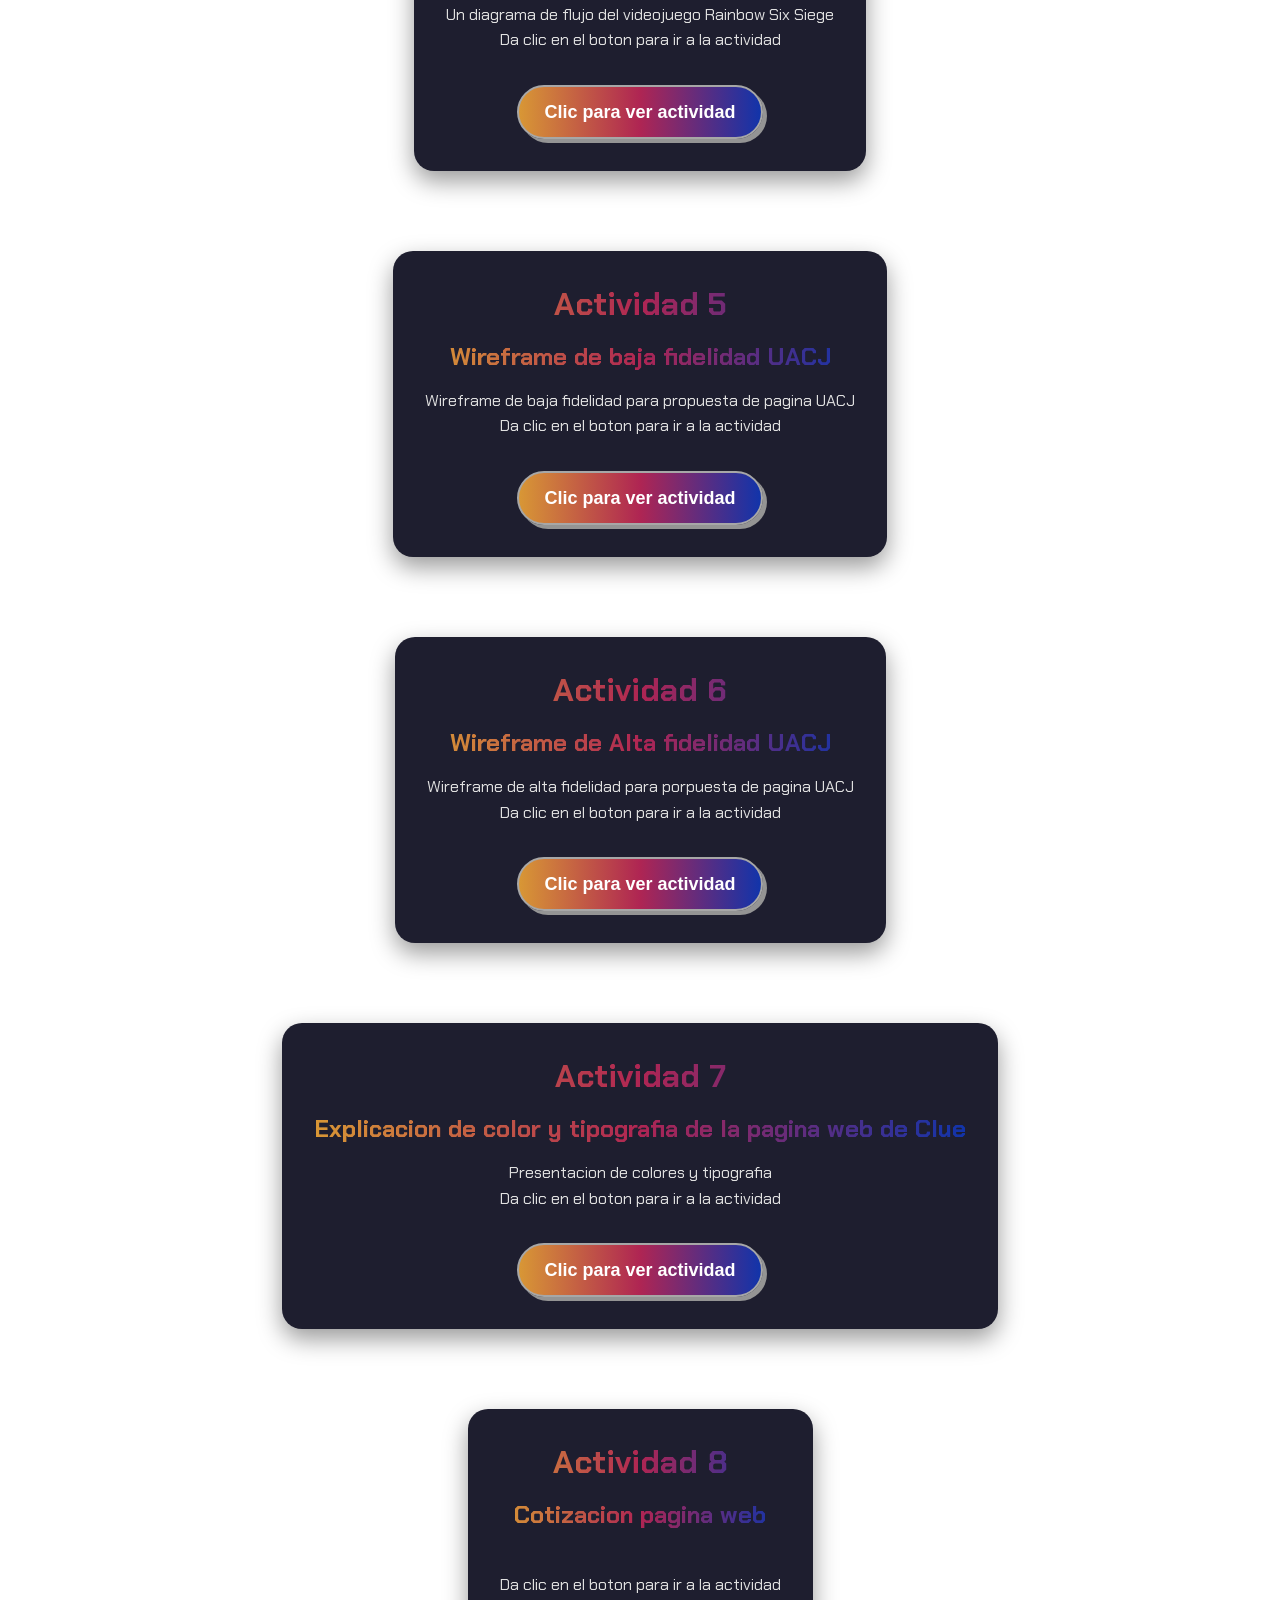
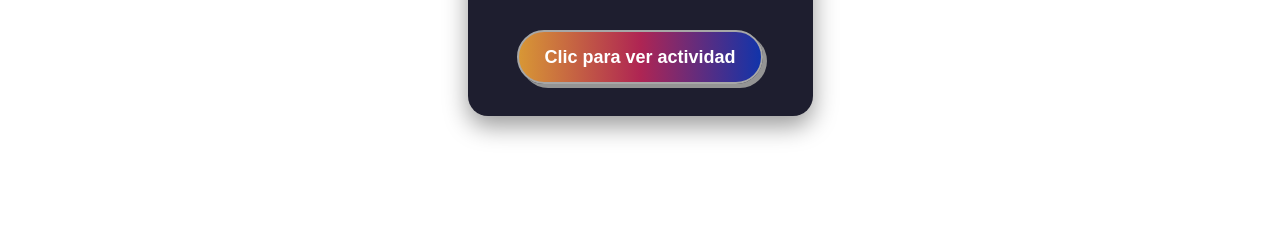
==== commit a706df09: "Add files via upload" ====
--- a/ActFig.html
+++ b/ActFig.html
@@ -21,7 +21,7 @@
                 <li><a href="#conceptos">Conceptos</a></li>
                 <li><a href="#ActFig.html">Actividades</a></li>
                 <li><a href="ilust.html">Ilustracion web</a></li>
-                <li><a href="#">Sobre mi</a></li>
+                <li><a href="SobreMi.html">Sobre mi</a></li>
             </ul>
         </div>
     </nav>
@@ -101,6 +101,16 @@
         <button class="button-74" role="button" onclick="location.href='https://www.canva.com/design/DAG2WQC9RP0/ynHyW3bM4TFo8DCmRpFVrQ/view?utm_content=DAG2WQC9RP0&utm_campaign=designshare&utm_medium=link2&utm_source=uniquelinks&utlId=h5a8bdc868b'">Clic para ver actividad</button>
         </div>
     </section>
+    <section>
+        <div class="contenedor">
+        <h1>Actividad 8</h1>
+        <h3>Cotizacion pagina web</h3>
+        <p><br>
+            Da clic en el boton para ir a la actividad 
+        </p>
+        <button class="button-74" role="button" onclick="location.href='https://www.canva.com/design/DAG3_MNlOD4/iO5YVzjsE8k-BdJLPfqyeA/view?utm_content=DAG3_MNlOD4&utm_campaign=designshare&utm_medium=link2&utm_source=uniquelinks&utlId=h427443f2b8'">Clic para ver actividad</button>
+        </div>
+    </section>
     
 </body>
 <script src="script.js"></script>
--- a/style.css
+++ b/style.css
@@ -363,6 +363,21 @@
   background: linear-gradient(90deg, #d89735, #af2553, #1134aa);
   background-clip: text;
   -webkit-text-fill-color: transparent;
+  font-family: "Chakra Petch", sans-serif;
+}
+.banner h3 {
+  font-size: 1.5rem;
+  margin-bottom: 1rem;
+  background: linear-gradient(90deg, #d89735, #af2553, #1134aa);
+  background-clip: text;
+  -webkit-text-fill-color: transparent;
+  font-family: "Chakra Petch", sans-serif;
+}
+.banner p {
+  font-size: 1rem;
+  line-height: 1.6;
+  color: #e0e0e0;
+  margin-bottom: 2rem;
   font-family: "Chakra Petch", sans-serif;
 }
 
@@ -521,4 +536,33 @@
     min-width: 120px;
     padding: 0 25px;
   }
+}
+        .galeria{
+            display: flex;
+            flex-wrap: wrap;
+            justify-content: space-between;
+            padding: 3rem;
+            margin: 3rem auto;
+            width: 80%;
+            background: #1e1e2f;
+            border-radius: 40px;
+            box-shadow: 0 10px 25px rgba(0, 0, 0, 0.6);
+        }
+        .galeria div{
+            flex-basis: 20%;
+            display: flex;
+            align-items: center;
+            justify-content: center;
+        }
+        .elem{
+            margin: 5px;
+        }
+        .galeria img{
+            height: 100%;
+            width: 15vw;
+            border-radius: 15px;
+            transition: transform 0.3s ease-in-out;
+        }
+        .galeria img:hover {
+            transform: scale(1.7);
 }
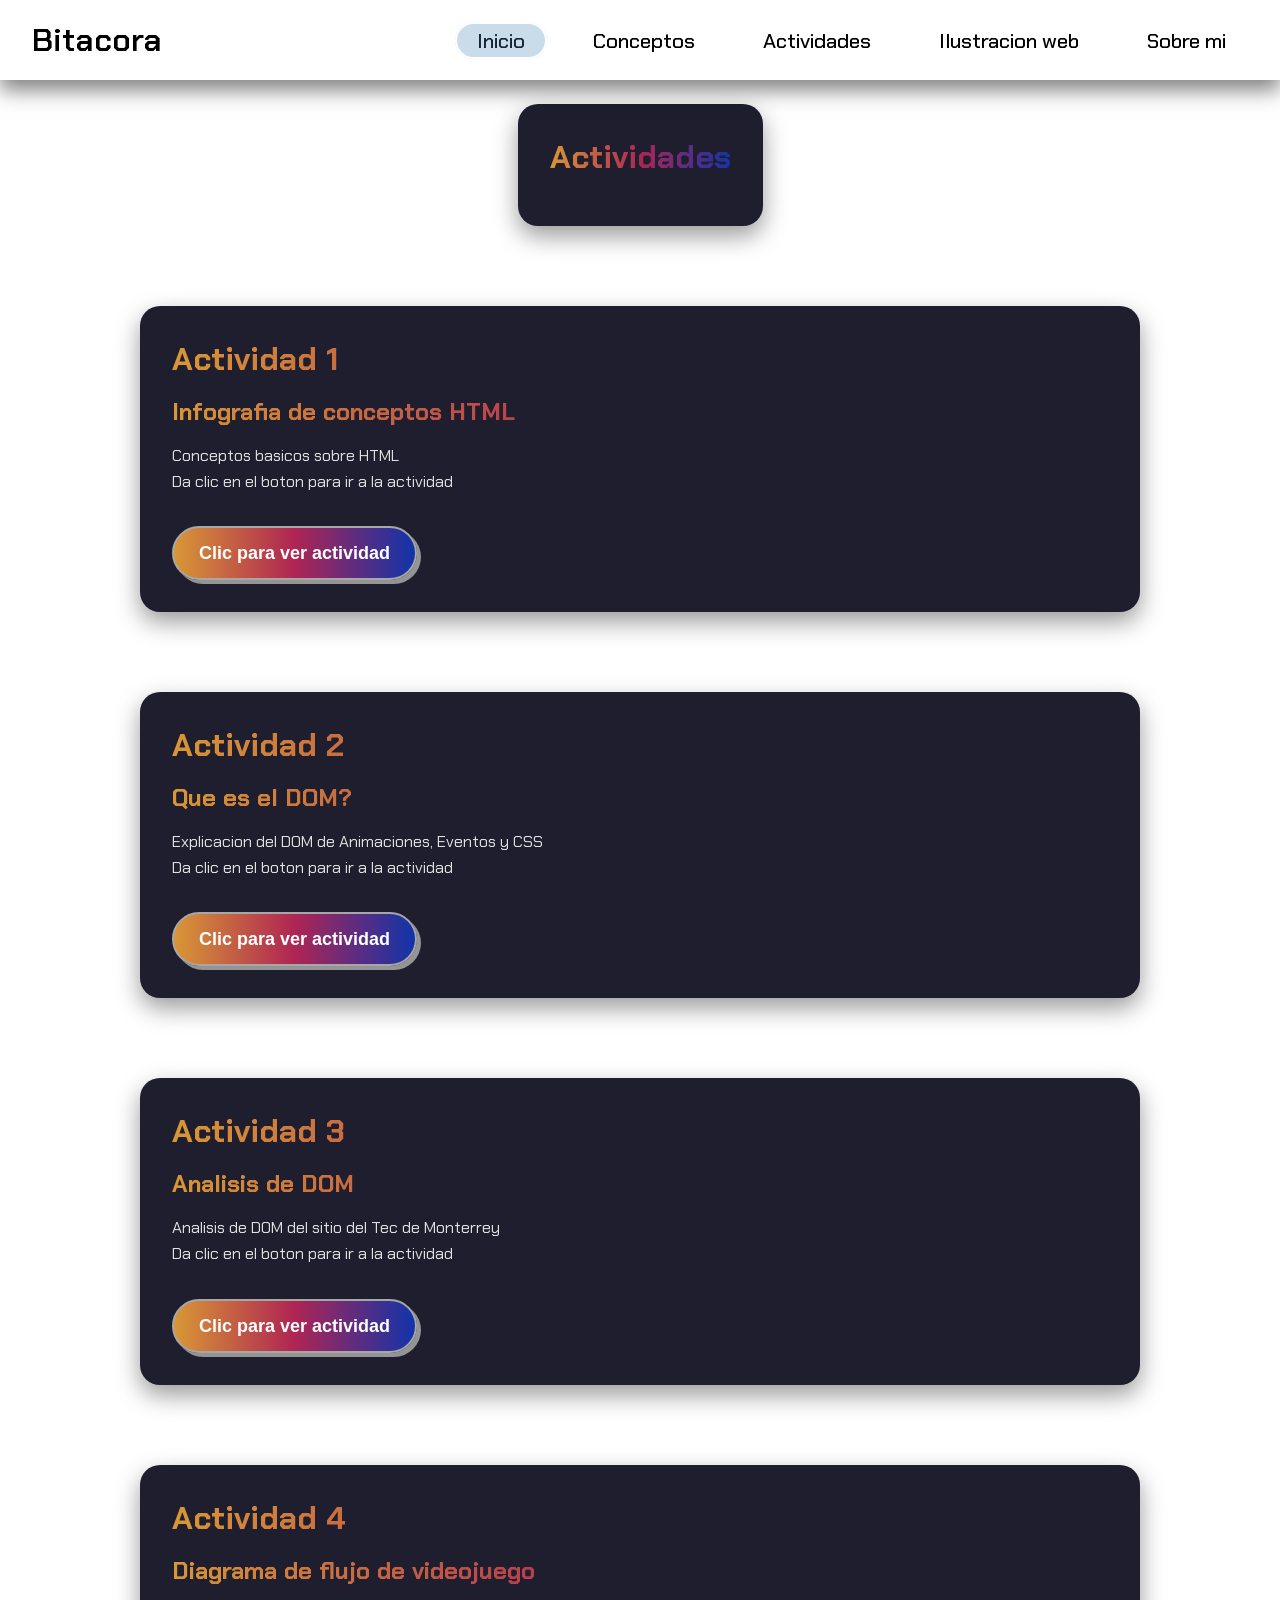
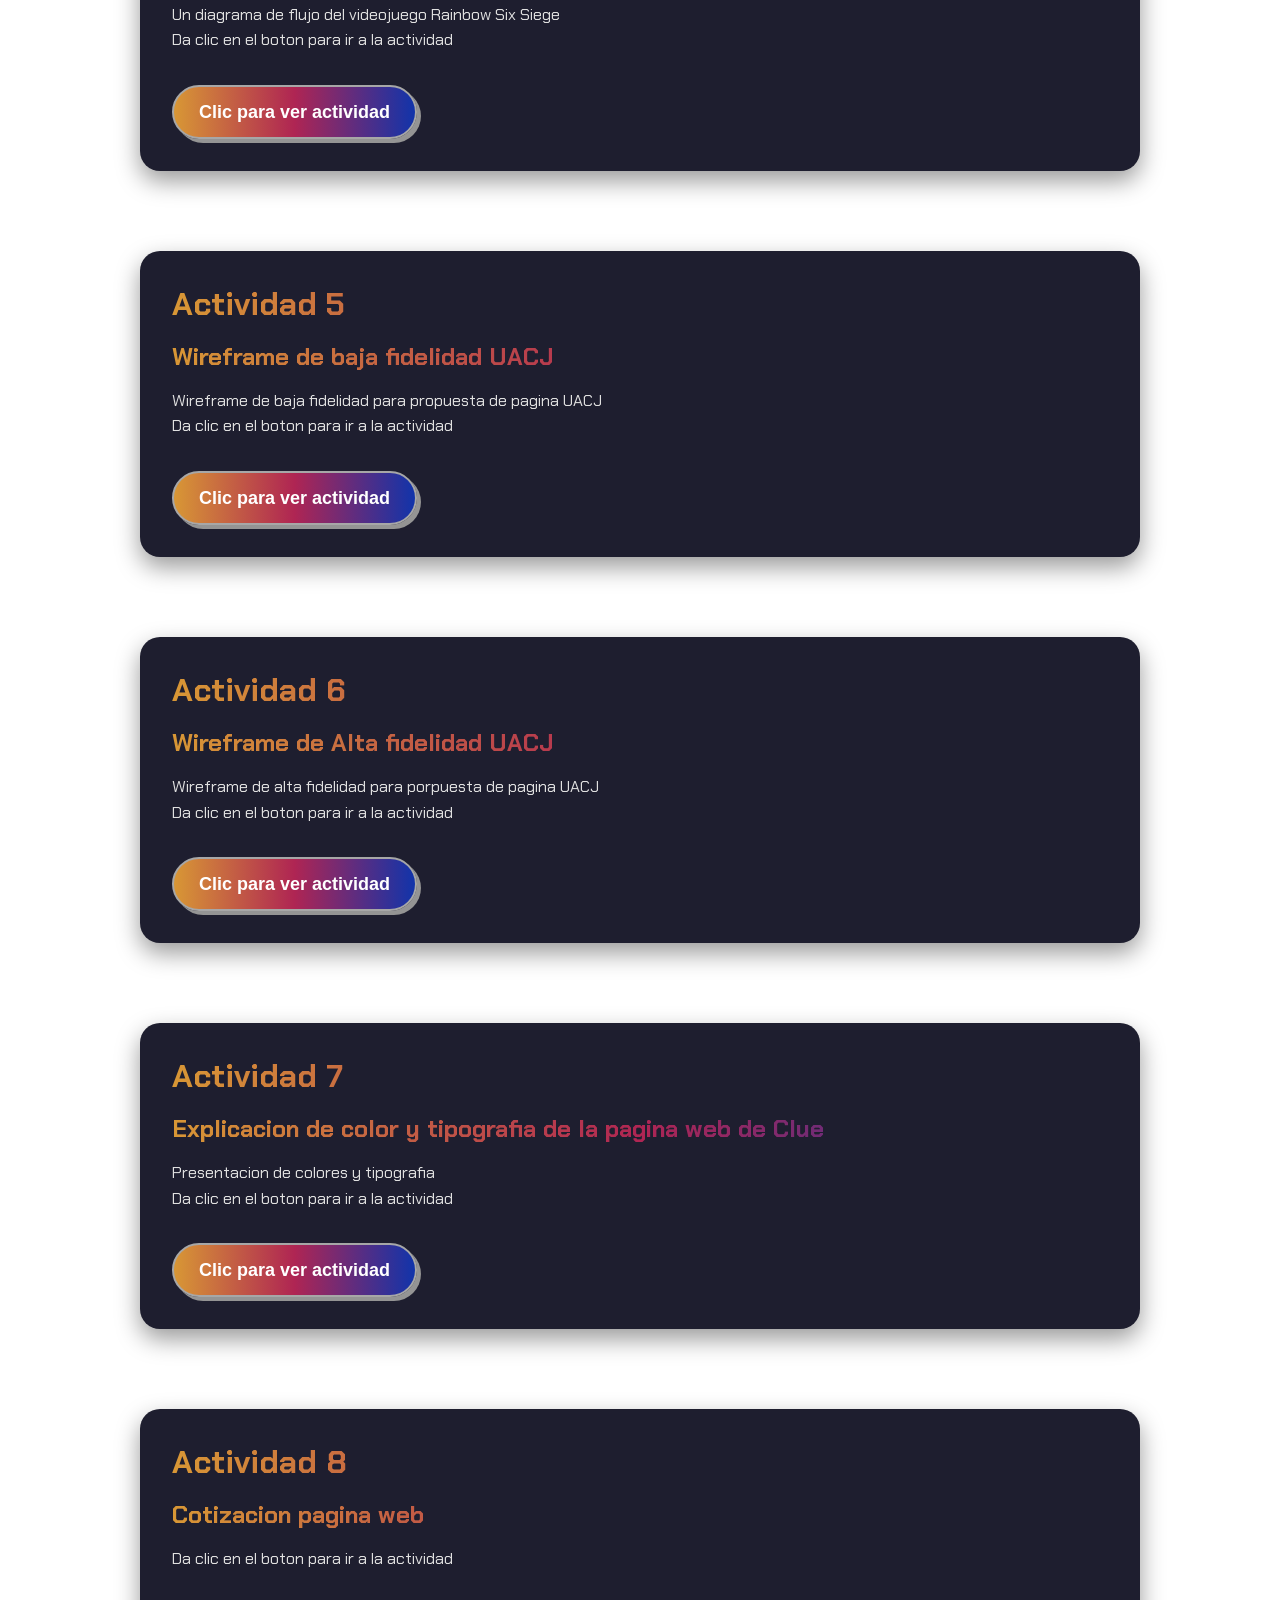
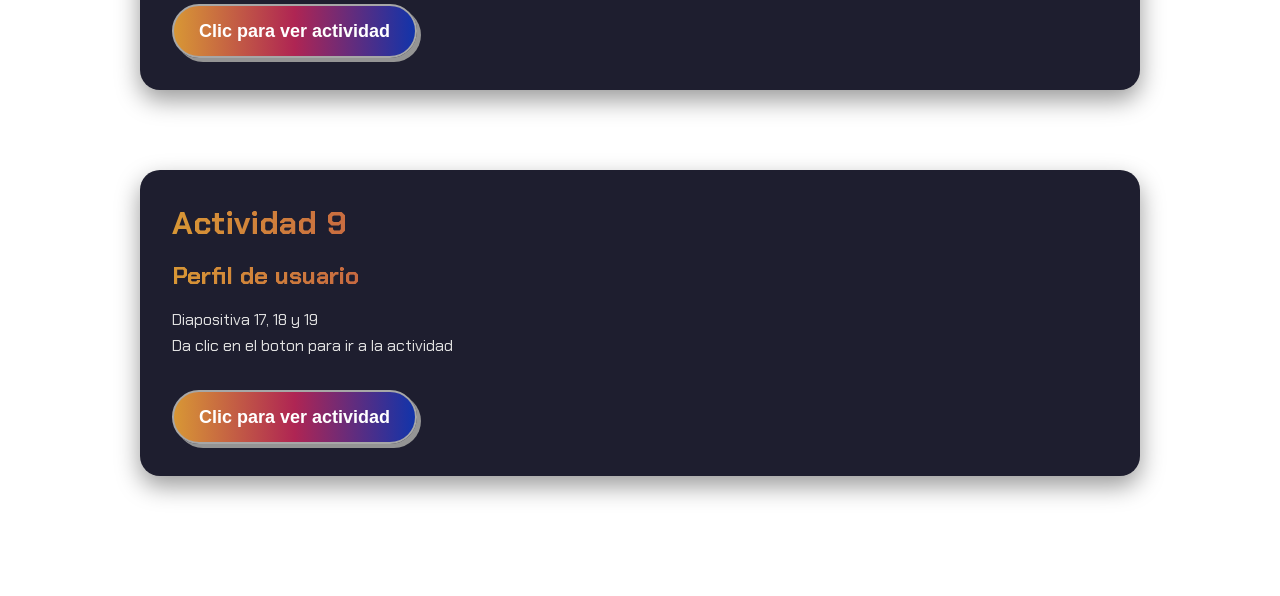
==== commit d51afe70: "Add files via upload" ====
--- a/ActFig.html
+++ b/ActFig.html
@@ -105,10 +105,19 @@
         <div class="contenedor">
         <h1>Actividad 8</h1>
         <h3>Cotizacion pagina web</h3>
-        <p><br>
+        <p>Da clic en el boton para ir a la actividad 
+        </p>
+        <button class="button-74" role="button" onclick="location.href='https://www.canva.com/design/DAG3_MNlOD4/iO5YVzjsE8k-BdJLPfqyeA/view?utm_content=DAG3_MNlOD4&utm_campaign=designshare&utm_medium=link2&utm_source=uniquelinks&utlId=h427443f2b8'">Clic para ver actividad</button>
+        </div>
+    </section>
+    <section>
+        <div class="contenedor">
+        <h1>Actividad 9</h1>
+        <h3>Perfil de usuario</h3>
+        <p>Diapositiva 17, 18 y 19<br>
             Da clic en el boton para ir a la actividad 
         </p>
-        <button class="button-74" role="button" onclick="location.href='https://www.canva.com/design/DAG3_MNlOD4/iO5YVzjsE8k-BdJLPfqyeA/view?utm_content=DAG3_MNlOD4&utm_campaign=designshare&utm_medium=link2&utm_source=uniquelinks&utlId=h427443f2b8'">Clic para ver actividad</button>
+        <button class="button-74" role="button" onclick="location.href='https://www.canva.com/design/DAG10Z-6Ues/oHYgkDryNfpMiur0y7pyIw/edit?utm_content=DAG10Z-6Ues&utm_campaign=designshare&utm_medium=link2&utm_source=sharebutton'">Clic para ver actividad</button>
         </div>
     </section>
     
--- a/style.css
+++ b/style.css
@@ -302,8 +302,8 @@
     border-radius: 20px;
     box-shadow: 0 10px 25px rgba(0, 0, 0, 0.4);
     max-width: auto;
-    text-align: center;
     transition: transform 0.3s ease, box-shadow 0.3s ease;
+    width: 1000px;
 }
 .contenedor:hover {
   transform: translateY(-8px);
@@ -346,6 +346,9 @@
   color: #e0e0e0;
   margin-bottom: 2rem;
   font-family: "Chakra Petch", sans-serif;
+}
+.contenedor button{
+text-align: center;
 }
 .banner{
     background: #1e1e2f;
@@ -565,4 +568,74 @@
         }
         .galeria img:hover {
             transform: scale(1.7);
+        }
+        
+
+
+
+        /* Estilo para el banner */
+.cookie-banner {
+    position: fixed;
+    bottom: 0;
+    left: 0;
+    right: 0;
+    background-color: #333;
+    color: #fff;
+    padding: 15px;
+    text-align: center;
+    font-family: Arial, sans-serif;
+    font-size: 14px;
+    z-index: 1000;
+    display: flex;
+    justify-content: center;
+    align-items: center;
+    box-shadow: 0 -2px 5px rgba(0, 0, 0, 0.1);
+}
+
+.cookie-content p {
+    margin: 0;
+    padding-right: 10px;
+}
+
+.cookie-content a {
+    color: #d83269;
+    text-decoration: none;
+}
+
+.cookie-content button {
+    background-color: #d83269;
+    border: none;
+    color: #333;
+    padding: 8px 20px;
+    font-size: 14px;
+    cursor: pointer;
+    border-radius: 5px;
+    margin-left: 15px;
+}
+
+.cookie-content button:hover {
+    background-color: #d83269;
+}
+
+/* Asegurar que el banner no se superponga a contenido importante */
+body {
+    margin-bottom: 60px; /* Deja espacio para el banner */
+}
+
+.carousel-inner img {
+    height: 60vh;
+    width: auto;
+    object-fit: contain; /* Muestra toda la imagen, sin recortes */
+    background-color: transparent; /* Relleno si sobran bordes */
+}
+
+.carousel-item-active img{
+    height: 50%;
+    width: 20vw;
+}
+.carousel-control-prev{
+    left: 25%;
+}
+.carousel-control-next{
+    right: 25%;
 }
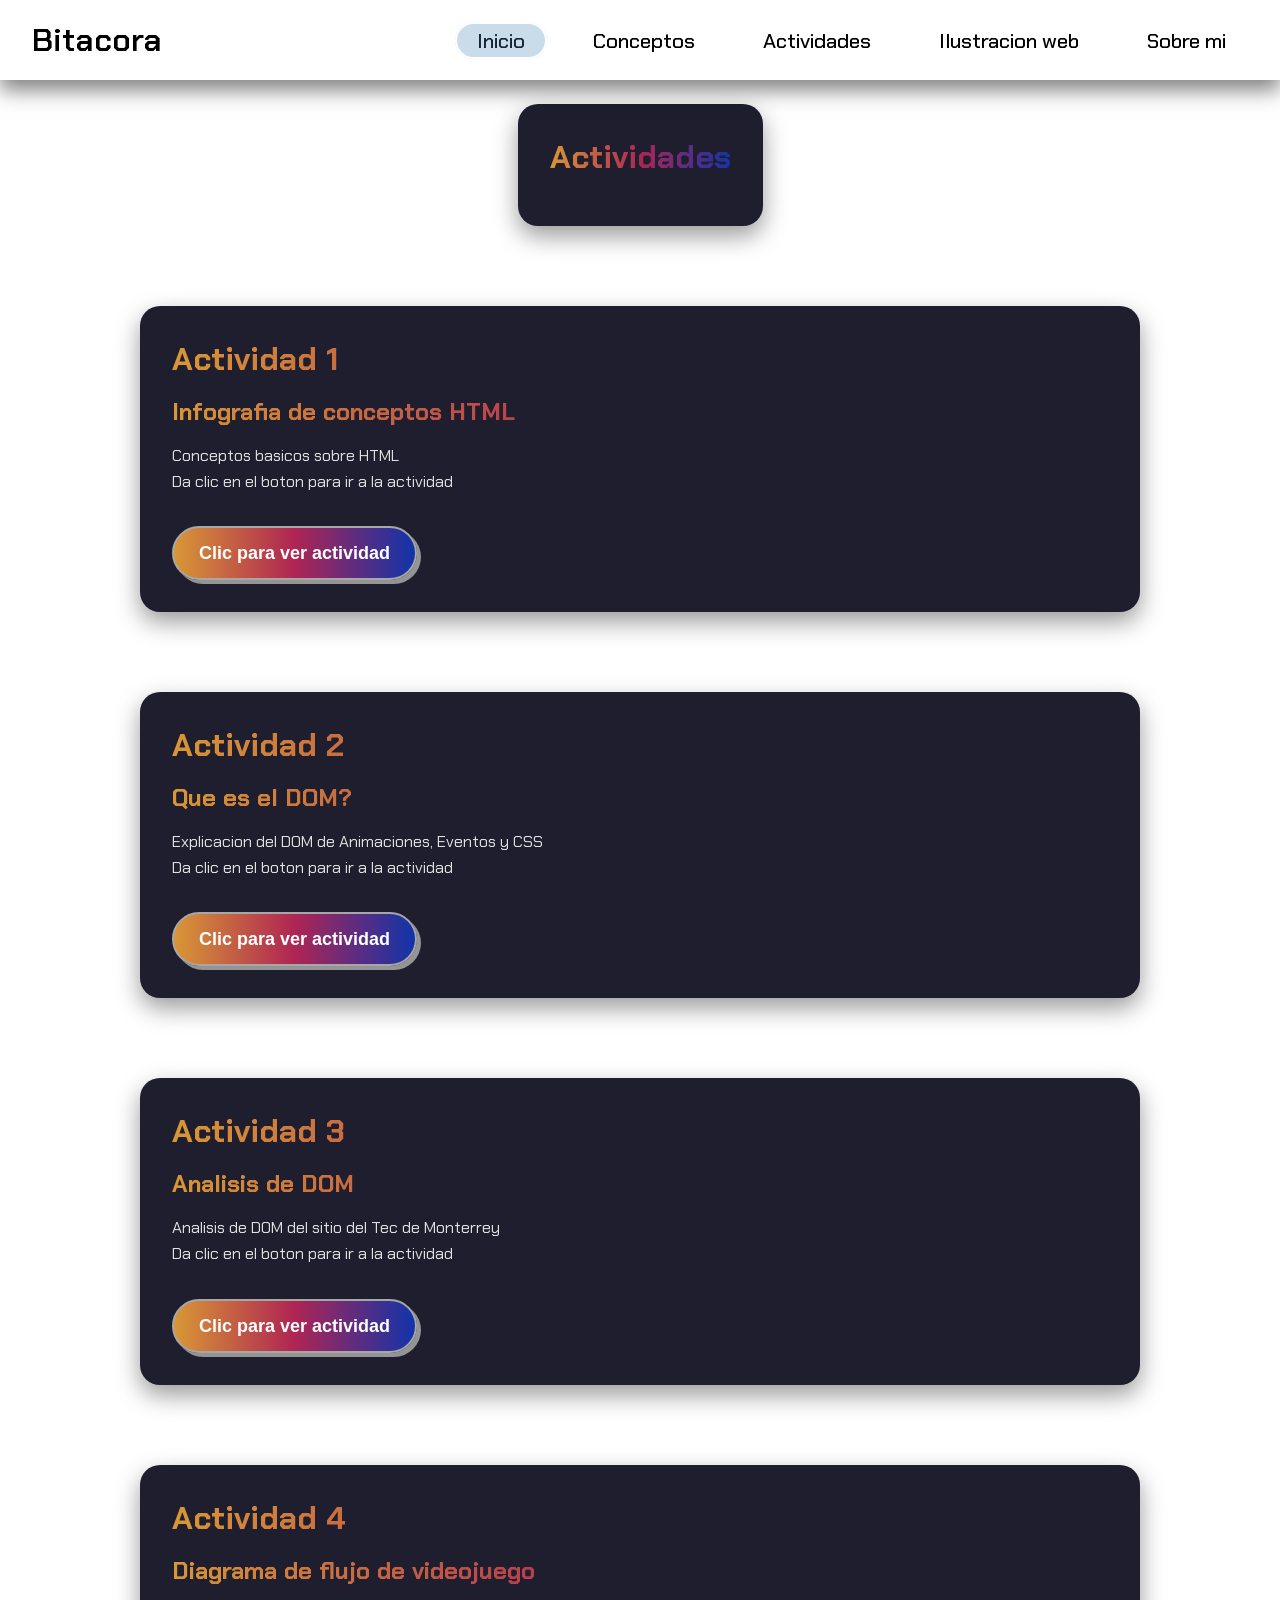
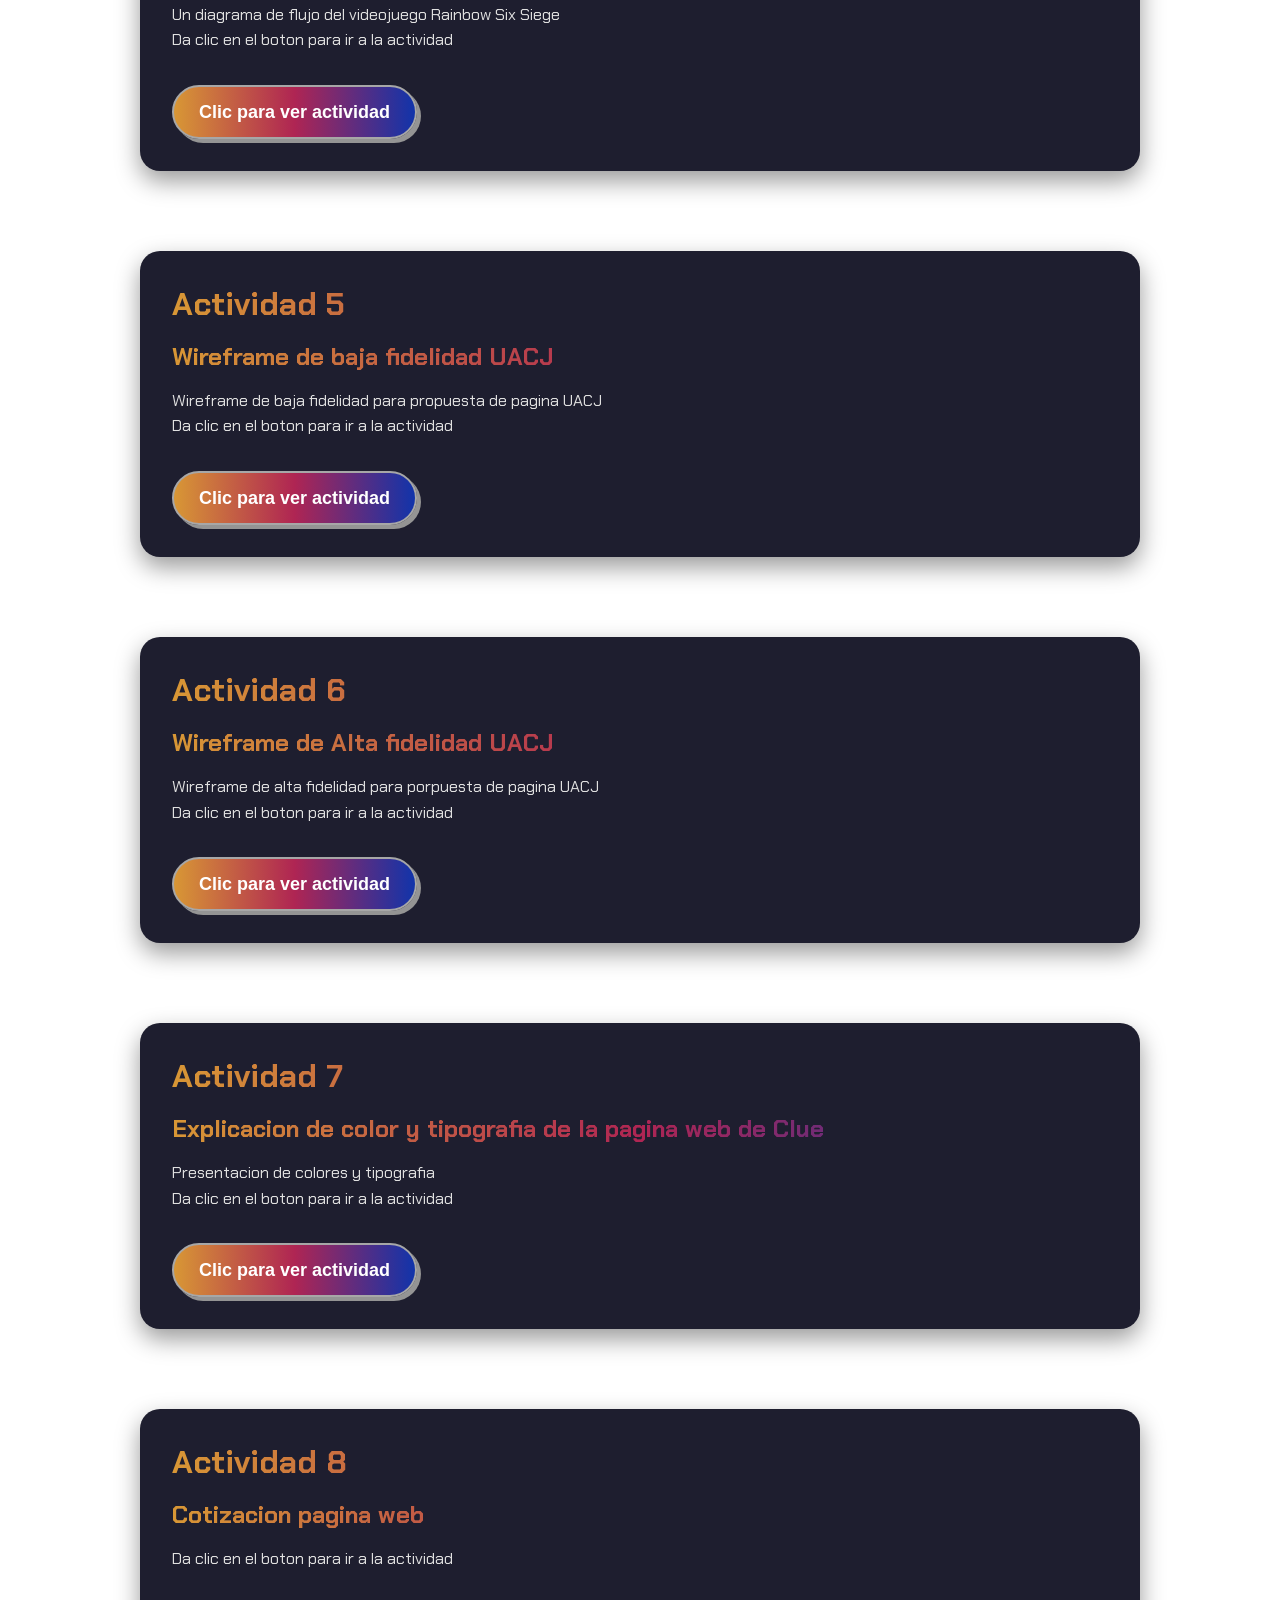
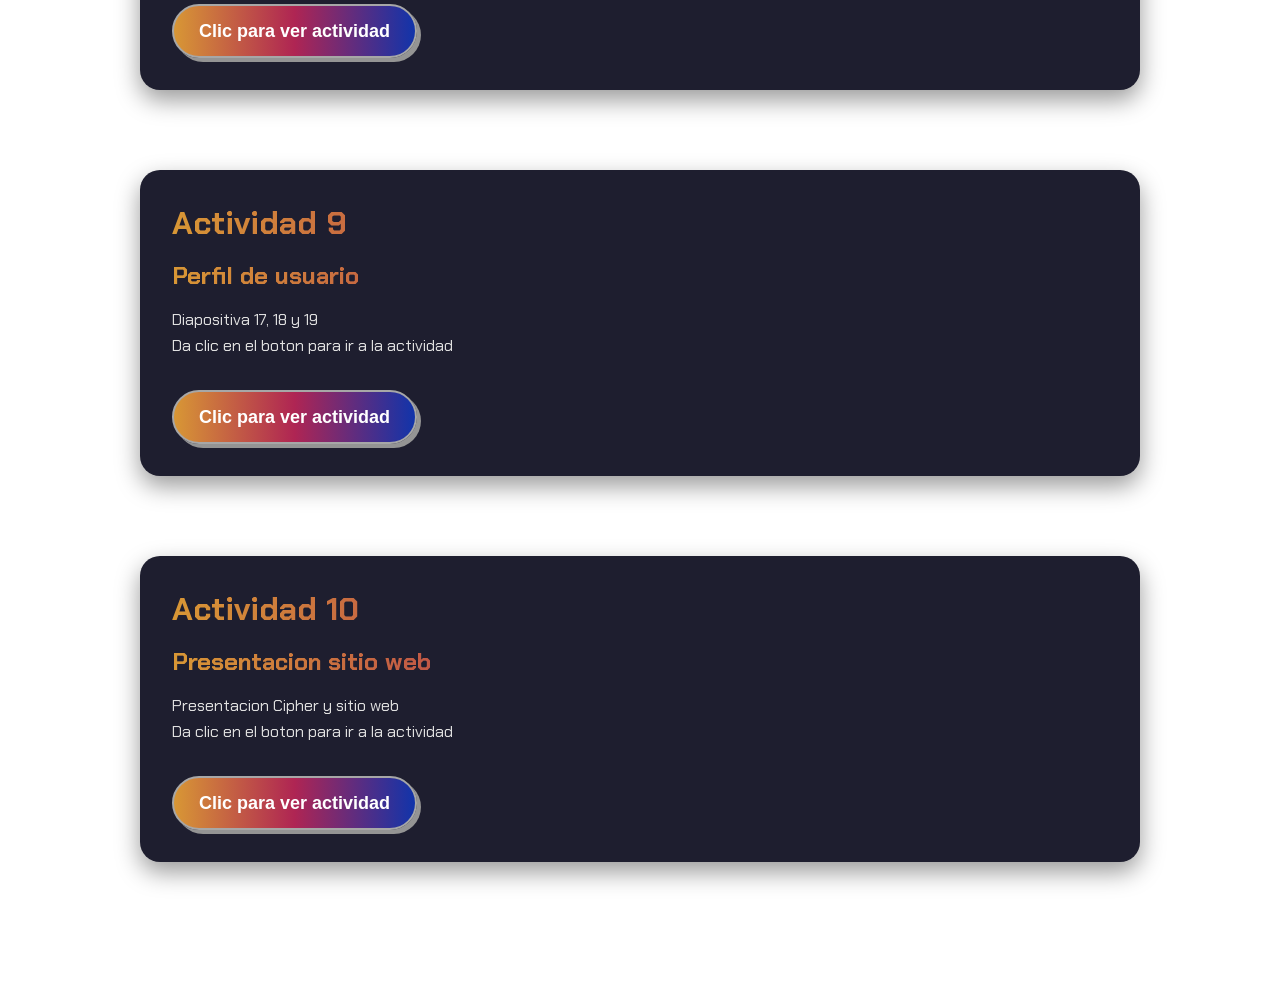
==== commit f423e89b: "Add files via upload" ====
--- a/ActFig.html
+++ b/ActFig.html
@@ -120,6 +120,16 @@
         <button class="button-74" role="button" onclick="location.href='https://www.canva.com/design/DAG10Z-6Ues/oHYgkDryNfpMiur0y7pyIw/edit?utm_content=DAG10Z-6Ues&utm_campaign=designshare&utm_medium=link2&utm_source=sharebutton'">Clic para ver actividad</button>
         </div>
     </section>
+    <section>
+        <div class="contenedor">
+        <h1>Actividad 10</h1>
+        <h3>Presentacion sitio web</h3>
+        <p>Presentacion Cipher y sitio web<br>
+            Da clic en el boton para ir a la actividad 
+        </p>
+        <button class="button-74" role="button" onclick="location.href='https://www.canva.com/design/DAG10Z-6Ues/oHYgkDryNfpMiur0y7pyIw/edit?utm_content=DAG10Z-6Ues&utm_campaign=designshare&utm_medium=link2&utm_source=sharebutton'">Clic para ver actividad</button>
+        </div>
+    </section>
     
 </body>
 <script src="script.js"></script>
